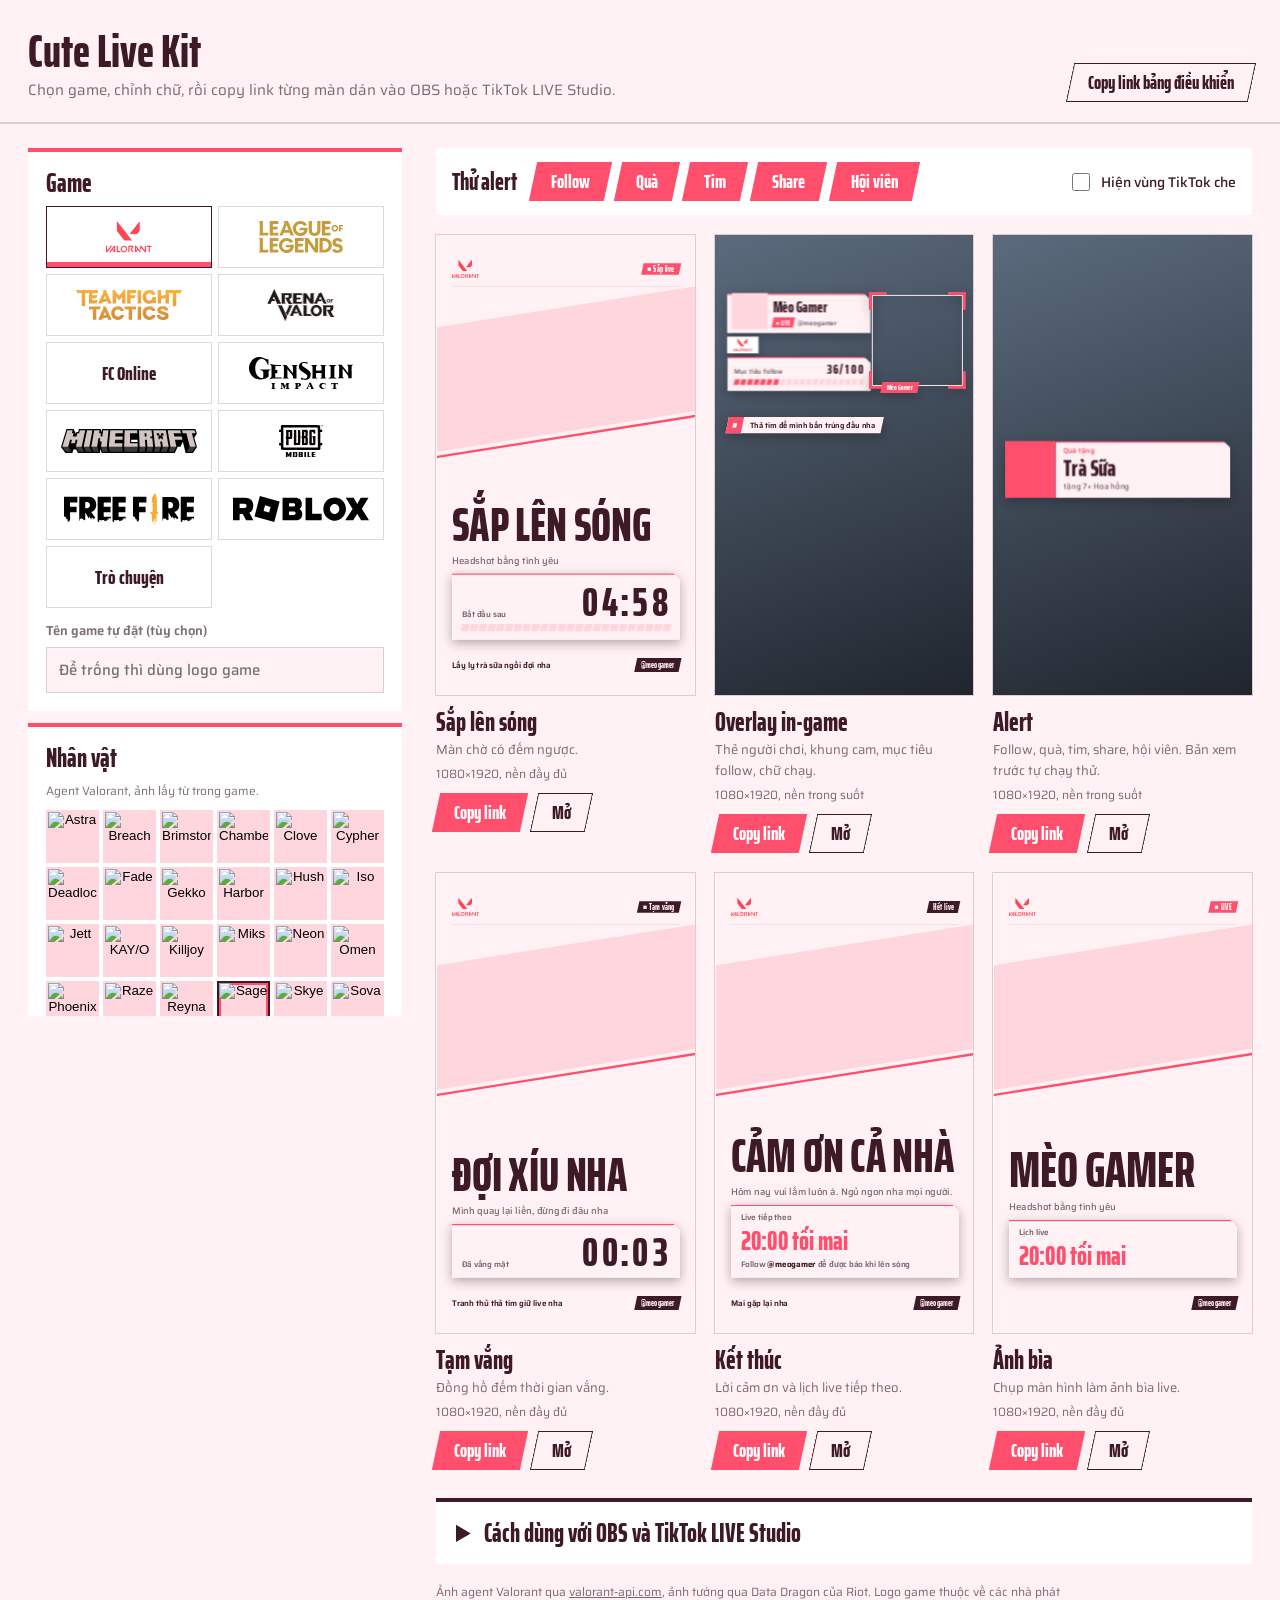
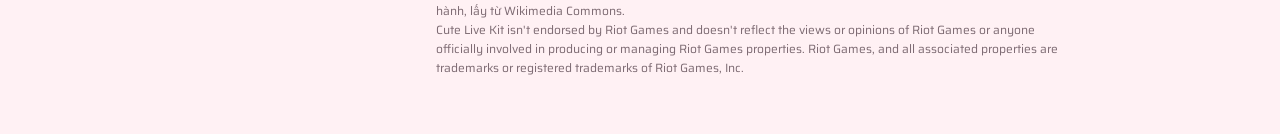
==== index.html @ c023e4b1 "Cute Live Kit: overlay TikTok LIVE theo phong cách HUD game" ====
<!doctype html>
<html lang="vi">
<head>
<meta charset="utf-8">
<meta name="viewport" content="width=device-width, initial-scale=1">
<title>Cute Live Kit</title>
<link rel="stylesheet" href="assets/cute.css">
<style>
  /* Bảng điều khiển dùng cùng ngôn ngữ HUD: khối góc vuông, sọc màu, nút nghiêng. */
  html, body { height: auto !important; min-height: 100%; overflow: auto !important; }
  body.hub { background: var(--bone); font-size: 15px; }
  .hub-head { display: flex; align-items: flex-end; justify-content: space-between; gap: 20px; max-width: 1520px; margin: 0 auto; padding: 28px 28px 20px; border-bottom: 2px solid var(--line); }
  .brand { display: flex; align-items: center; gap: 16px; }
  .brand img { width: 64px; height: 64px; }
  .brand h1 { margin: 0; font: 800 46px/1 var(--fd); }
  .brand p { margin: 4px 0 0; color: var(--mute); }
  .hub-main { display: grid; grid-template-columns: 380px minmax(0, 1fr); gap: 28px; align-items: start; max-width: 1520px; margin: 0 auto; padding: 24px 28px 56px; }
  .side { position: sticky; top: 16px; display: flex; flex-direction: column; gap: 12px; max-height: calc(100vh - 32px); overflow: auto; padding-right: 6px; }
  .sec { position: relative; background: #fff; padding: 18px 18px 18px; border-top: 4px solid var(--p); }
  .sec h2 { margin: 0 0 10px; font: 800 26px/1 var(--fd); }
  .f { display: flex; flex-direction: column; gap: 6px; margin-top: 12px; font-size: 13px; font-weight: 600; color: var(--mute); }
  .f output { font-weight: 500; }
  .f input:not([type=range]):not([type=color]), .f select, .f textarea {
    width: 100%; padding: 10px 12px; border: 1px solid var(--line); border-radius: 0; outline: none;
    background: var(--bone); color: var(--ink); font: 500 15px var(--fb);
  }
  .f textarea { min-height: 96px; resize: vertical; }
  .f input:focus, .f select:focus, .f textarea:focus { border-color: var(--p); box-shadow: inset 0 -3px 0 var(--p); }
  .f input[type=range] { accent-color: var(--p); }
  .hint { margin: 8px 0 0; font-size: 12px; color: var(--mute); }
  .two { display: grid; grid-template-columns: 1fr 1fr; gap: 10px; }
  .games { display: grid; grid-template-columns: repeat(2, 1fr); gap: 6px; }
  .gtile { position: relative; display: grid; place-items: center; height: 62px; padding: 10px 14px; border: 1px solid var(--line); background: #fff; cursor: pointer; }
  .gtile img { max-width: 100%; max-height: 32px; }
  .gtile .gt { font: 800 20px/1 var(--fd); color: var(--ink); }
  .gtile.on { border-color: var(--ink); box-shadow: inset 0 -5px 0 var(--c); }
  .chars { display: grid; grid-template-columns: repeat(6, 1fr); gap: 4px; max-height: 260px; overflow: auto; margin-top: 10px; }
  .ctile { display: block; aspect-ratio: 1; padding: 0; border: 2px solid transparent; background: var(--p2); cursor: pointer; overflow: hidden; }
  .ctile img { display: block; width: 100%; height: 100%; object-fit: cover; }
  .ctile.on { border-color: var(--ink); box-shadow: inset 0 0 0 2px var(--p); }
  .ctile:focus-visible { outline: 3px solid var(--p); outline-offset: 1px; }
  [hidden] { display: none !important; }
  .seg { display: grid; grid-template-columns: 1fr 1fr; border: 1px solid var(--line); }
  .seg button { padding: 10px; border: 0; background: #fff; color: var(--ink); font: 600 14px var(--fb); cursor: pointer; }
  .seg button.on { background: var(--ink); color: var(--bone); }
  .chk { display: flex; align-items: center; gap: 8px; margin-top: 12px; font-weight: 500; font-size: 14px; cursor: pointer; }
  .chk input { width: 18px; height: 18px; accent-color: var(--p); }
  .btn { display: inline-block; transform: skewX(-12deg); padding: 10px 18px; border: 0; background: var(--ink); color: var(--bone); cursor: pointer; }
  .btn > span { display: inline-flex; align-items: center; gap: 8px; transform: skewX(12deg); font: 800 19px/1 var(--fd); white-space: nowrap; }
  .btn.pri { background: var(--p); color: #fff; }
  .btn.soft { background: transparent; color: var(--ink); box-shadow: inset 0 0 0 1px var(--ink); }
  .btn img { width: 20px; height: 20px; }
  .btn:focus-visible, .gtile:focus-visible, .mtile:focus-visible, .seg button:focus-visible { outline: 3px solid var(--p); outline-offset: 2px; }
  .btn:active { transform: skewX(-12deg) translateY(1px); }
  .steps { display: grid; grid-template-columns: repeat(3, 1fr); gap: 8px; margin-top: 12px; }
  .colorrow { display: flex; align-items: center; gap: 10px; }
  .colorrow input[type=color] { width: 46px; height: 36px; padding: 2px; border: 1px solid var(--line); background: #fff; cursor: pointer; }

  .toolbar { display: flex; flex-wrap: wrap; align-items: center; gap: 10px; margin-bottom: 20px; padding: 14px 16px; background: #fff; }
  .toolbar .lbl { font: 800 24px/1 var(--fd); margin-right: 6px; }
  .toolbar .sp { flex: 1; }
  .cards { display: grid; grid-template-columns: repeat(auto-fill, minmax(230px, 1fr)); gap: 20px; }
  .cards.h { grid-template-columns: repeat(auto-fill, minmax(380px, 1fr)); }
  .sc { display: flex; flex-direction: column; gap: 10px; }
  .screen { position: relative; aspect-ratio: 9 / 16; max-width: 100%; overflow: hidden; background: #fff; box-shadow: 0 0 0 1px var(--line); }
  .cards.h .screen { aspect-ratio: 16 / 9; }
  .screen.game { background: linear-gradient(160deg, #5b6b7d, #20252e); }
  .screen iframe { position: absolute; inset: 0; width: 100%; height: 100%; border: 0; }
  .sc h3 { margin: 4px 0 0; font: 800 26px/1 var(--fd); }
  .sc p { margin: 4px 0 0; font-size: 13px; color: var(--mute); }
  .sc .meta { font-size: 12px; color: var(--mute); }
  .acts { display: flex; gap: 10px; }

  .guide { margin-top: 28px; padding: 18px 20px; background: #fff; border-top: 4px solid var(--ink); }
  .guide summary { cursor: pointer; font: 800 26px/1 var(--fd); }
  .guide ol { margin: 14px 0 0; padding-left: 22px; line-height: 1.65; max-width: 80ch; }
  .guide li { margin-bottom: 8px; }
  .guide code { padding: 1px 6px; background: var(--bone); font-size: 13px; }
  .credit { margin: 18px 0 0; font-size: 12px; color: var(--mute); line-height: 1.6; max-width: 80ch; }
  .credit a { color: inherit; }

  @media (max-width: 900px) {
    .hub-main { grid-template-columns: 1fr; padding: 20px 16px 40px; }
    .hub-head { padding: 20px 16px 16px; }
    .side { position: static; max-height: none; overflow: visible; }
  }
</style>
</head>
<body class="hub">
<header class="hub-head">
  <div class="brand">
    <div>
      <h1>Cute Live Kit</h1>
      <p>Chọn game, chỉnh chữ, rồi copy link từng màn dán vào OBS hoặc TikTok LIVE Studio.</p>
    </div>
  </div>
  <button class="btn soft" id="copyDock"><span>Copy link bảng điều khiển</span></button>
</header>

<div class="hub-main">
  <aside class="side">
    <section class="sec">
      <h2>Game</h2>
      <div class="games" id="games"></div>
      <label class="f">Tên game tự đặt (tùy chọn)<input id="gamename" placeholder="Để trống thì dùng logo game"></label>
    </section>

    <section class="sec">
      <h2>Nhân vật</h2>
      <p class="hint" id="charhint"></p>
      <label class="f" id="charqWrap">Tìm tướng<input id="charq" placeholder="VD: Ahri, Lux, Yuumi"></label>
      <div class="chars" id="chars"></div>
    </section>

    <section class="sec">
      <h2>Kênh</h2>
      <label class="f">Tên hiển thị<input id="name" maxlength="28"></label>
      <label class="f">TikTok ID (không cần @)<input id="handle" maxlength="30"></label>
      <label class="f">Rank<input id="rank" placeholder="VD: Bạch Kim 2. Để trống thì ẩn"></label>
      <label class="f">Câu giới thiệu<input id="msg" placeholder="Để trống thì dùng câu theo game"></label>
    </section>

    <section class="sec">
      <h2>Bố cục</h2>
      <div class="seg" id="layout"><button data-v="v">Dọc 9:16 (TikTok)</button><button data-v="h">Ngang 16:9</button></div>
      <div class="two">
        <label class="f">Khung cam<select id="cam"><option value="tr">Góc phải</option><option value="tl">Góc trái</option><option value="off">Ẩn</option></select></label>
        <label class="f">Tỉ lệ cam<select id="camshape"><option value="sq">Vuông 1:1</option><option value="43">4:3</option><option value="169">16:9</option></select></label>
      </div>
      <label class="f">Cỡ khung cam <output id="camsizeOut"></output><input type="range" id="camsize" min="240" max="620" step="10"></label>
      <label class="chk"><input type="checkbox" id="ticker"> Hiện dải chữ chạy</label>
    </section>

    <section class="sec">
      <h2>Đếm ngược</h2>
      <div class="two">
        <label class="f">Số phút<input id="min" type="number" min="0" step="1"></label>
        <label class="f">Hoặc giờ cố định<input id="at" type="time"></label>
      </div>
      <p class="hint">Có giờ cố định thì dùng giờ đó. Xóa giờ để dùng số phút.</p>
    </section>

    <section class="sec">
      <h2>Mục tiêu follow</h2>
      <div class="two">
        <label class="f">Hiện có<input id="cur" type="number" min="0"></label>
        <label class="f">Mục tiêu<input id="goal" type="number" min="1"></label>
      </div>
      <div class="steps"><button class="btn soft" data-step="-1"><span>−1</span></button><button class="btn" data-step="1"><span>+1</span></button><button class="btn" data-step="10"><span>+10</span></button></div>
    </section>

    <section class="sec">
      <h2>Lời nhắn</h2>
      <label class="f">Dải chữ chạy, mỗi dòng một câu<textarea id="msgs"></textarea></label>
      <p class="hint">Viết <code>{handle}</code> để chèn TikTok ID. Để trống thì dùng câu mặc định.</p>
      <label class="f">Live tiếp theo (màn Kết thúc và Ảnh bìa)<input id="next"></label>
    </section>

    <section class="sec">
      <h2>Màu và âm thanh</h2>
      <div class="colorrow"><input type="color" id="color"><span style="flex:1;font-size:14px">Màu chính</span><button class="btn soft" id="colorReset"><span>Theo game</span></button></div>
      <label class="chk"><input type="checkbox" id="sound"> Âm thanh khi có alert</label>
      <label class="chk"><input type="checkbox" id="ws"> Nhận follow và quà thật từ TikFinity (thử nghiệm)</label>
    </section>
  </aside>

  <main>
    <div class="toolbar">
      <span class="lbl">Thử alert</span>
      <button class="btn pri" data-alert="follow"><span>Follow</span></button>
      <button class="btn pri" data-alert="gift"><span>Quà</span></button>
      <button class="btn pri" data-alert="like"><span>Tim</span></button>
      <button class="btn pri" data-alert="share"><span>Share</span></button>
      <button class="btn pri" data-alert="sub"><span>Hội viên</span></button>
      <span class="sp"></span>
      <label class="chk" style="margin:0"><input type="checkbox" id="guides"> Hiện vùng TikTok che</label>
    </div>
    <div class="cards" id="cards"></div>

    <details class="guide" id="guide">
      <summary>Cách dùng với OBS và TikTok LIVE Studio</summary>
      <ol>
        <li><b>OBS:</b> Sources, bấm <b>+</b>, chọn <b>Browser</b>, dán link vào ô URL. Nếu chạy bằng file trên máy thì bỏ tick <i>Local file</i>. Width và Height đặt đúng kích thước ghi dưới mỗi màn.</li>
        <li>Mỗi màn chờ (Sắp lên sóng, Tạm vắng, Kết thúc) là một Scene riêng. Scene chơi game xếp từ dưới lên: game, webcam, Overlay in-game, Alert. Kéo webcam khớp vào khung 4 góc.</li>
        <li><b>Chỉnh khi đang live:</b> trong OBS vào Docks, Custom Browser Docks, dán link bảng điều khiển. Sửa số follow hay bấm thử alert là overlay đổi ngay.</li>
        <li><b>TikTok LIVE Studio:</b> thêm nguồn Link (nếu bản của bạn có) và dán link. Nếu không có, live qua OBS bằng stream key của TikTok.</li>
        <li><b>Ảnh bìa:</b> mở màn Ảnh bìa ở cửa sổ dọc rồi chụp màn hình, hoặc trong OBS chuột phải nguồn và chọn Screenshot.</li>
        <li><b>Alert tự động:</b> mở app TikFinity đã kết nối live, tick ô TikFinity ở trên, copy lại link Alert và In-game rồi Refresh nguồn trong OBS. Tắt alert riêng của TikFinity để khỏi hiện hai lần.</li>
        <li><b>Tách nhỏ:</b> thêm <code>&amp;only=cam</code>, <code>&amp;only=info</code> hoặc <code>&amp;only=ticker</code> vào cuối link In-game để chỉ hiện một phần.</li>
        <li><b>Logo FC Online:</b> thả file <code>fconline.png</code> vào <code>assets/logos/</code>. Chưa có thì hiện tên chữ.</li>
      </ol>
    </details>
    <p class="credit">Ảnh agent Valorant qua <a href="https://valorant-api.com" target="_blank" rel="noopener">valorant-api.com</a>, ảnh tướng qua Data Dragon của Riot. Logo game thuộc về các nhà phát hành, lấy từ Wikimedia Commons.<br>Cute Live Kit isn't endorsed by Riot Games and doesn't reflect the views or opinions of Riot Games or anyone officially involved in producing or managing Riot Games properties. Riot Games, and all associated properties are trademarks or registered trademarks of Riot Games, Inc.</p>
  </main>
</div>

<script src="assets/cute.js"></script>
<script>
  const $ = s => document.querySelector(s);
  const SCENES = [
    { f: 'starting.html', t: 'Sắp lên sóng', d: 'Màn chờ có đếm ngược.', solid: true },
    { f: 'ingame.html', t: 'Overlay in-game', d: 'Thẻ người chơi, khung cam, mục tiêu follow, chữ chạy.' },
    { f: 'alerts.html', t: 'Alert', d: 'Follow, quà, tim, share, hội viên. Bản xem trước tự chạy thử.' },
    { f: 'brb.html', t: 'Tạm vắng', d: 'Đồng hồ đếm thời gian vắng.', solid: true },
    { f: 'ending.html', t: 'Kết thúc', d: 'Lời cảm ơn và lịch live tiếp theo.', solid: true },
    { f: 'cover.html', t: 'Ảnh bìa', d: 'Chụp màn hình làm ảnh bìa live.', solid: true }
  ];
  const TIKFINITY = 'ws://localhost:21213/';
  const NAMES = ['Bánh Bao', 'Mochi', 'Trà Sữa', 'Mèo Mun', 'Kem Dâu', 'Su Kem'];
  let cfg = CL.readCfg();
  let hub = {};
  try { hub = JSON.parse(localStorage.getItem('cuteLive.hub') || '{}') || {}; } catch (e) { /* bỏ qua */ }
  const frames = [];

  Object.entries(CL.THEMES).forEach(([id, t]) => {
    const b = document.createElement('button');
    b.className = 'gtile'; b.dataset.game = id; b.title = t.short; b.style.setProperty('--c', t.p);
    b.innerHTML = t.logo
      ? `<img src="${CL.LOGO + t.logo}" alt="${t.short}" onerror="this.outerHTML='<span class=gt>${t.short}</span>'">`
      : `<span class="gt">${t.short}</span>`;
    b.onclick = () => { cfg.game = id; changed(); };
    $('#games').appendChild(b);
  });

  // Chọn nhân vật: agent Valorant hoặc tướng LMHT/ĐTCL; game khác dùng logo
  let champs = null, charGame = null;
  function loadChamps() {
    const get = (v, loc) => fetch(`${CL.DD}${v}/data/${loc}/champion.json`).then(r => { if (!r.ok) throw new Error(r.status); return r.json(); });
    return CL.loadLolVer()
      .then(v => get(v, 'vi_VN').catch(() => get(v, 'en_US')))
      .then(d => { champs = Object.values(d.data).map(c => [c.name, c.id]).sort((a, b) => a[0].localeCompare(b[0], 'vi')); });
  }
  function renderChars() {
    const box = $('#chars'), g = cfg.game;
    charGame = g;
    $('#charqWrap').hidden = !(g === 'lol' || g === 'tft');
    if (g === 'valorant') {
      $('#charhint').textContent = 'Agent Valorant, ảnh lấy từ trong game.';
      box.innerHTML = CL.VALO_AGENTS.map(([n, id]) => `<button class="ctile" data-char="${id}" title="${n}"><img src="${CL.VALO + id}/displayicon.png" alt="${n}"></button>`).join('');
    } else if (g === 'lol' || g === 'tft') {
      $('#charhint').textContent = 'Tướng Liên Minh, ảnh từ Data Dragon của Riot.';
      if (!champs) {
        box.innerHTML = '<p class="hint">Đang tải danh sách tướng…</p>';
        loadChamps().then(() => { if (charGame === g) renderChars(); })
          .catch(() => { box.innerHTML = '<p class="hint">Không tải được danh sách tướng. Kiểm tra mạng rồi tải lại trang.</p>'; });
        return;
      }
      const term = $('#charq').value.trim().toLowerCase();
      box.innerHTML = champs.filter(([n, id]) => !term || n.toLowerCase().includes(term) || id.toLowerCase().includes(term))
        .map(([n, id]) => `<button class="ctile" data-char="${id}" title="${n}"><img src="${CL.DD + CL.lolVer()}/img/champion/${id}.png" alt="${n}"></button>`).join('');
    } else {
      $('#charhint').textContent = 'Game này chưa có kho ảnh nhân vật công khai, overlay dùng logo game làm hình chính.';
      box.innerHTML = '';
    }
    markChars();
  }
  function markChars() {
    const art = CL.charArt(cfg);
    document.querySelectorAll('.ctile').forEach(b => b.classList.toggle('on', !!art && art.icon.indexOf('/' + b.dataset.char + (cfg.game === 'valorant' ? '/' : '.')) !== -1));
  }
  $('#chars').addEventListener('click', e => { const b = e.target.closest('.ctile'); if (b) { cfg.char = b.dataset.char; changed(); } });
  $('#charq').addEventListener('input', renderChars);

  ['gamename', 'name', 'handle', 'rank', 'msg', 'cam', 'camshape', 'camsize', 'min', 'at', 'cur', 'goal', 'next'].forEach(k => {
    const el = document.getElementById(k);
    el.value = cfg[k];
    el.addEventListener('input', () => { cfg[k] = k === 'handle' ? el.value.replace(/^@+/, '') : el.value; changed(); });
  });
  $('#msgs').value = cfg.msgs.split('|').filter(Boolean).join('\n');
  $('#msgs').placeholder = CL.tickerList(Object.assign({}, cfg, { msgs: '' })).join('\n');
  $('#msgs').addEventListener('input', e => {
    cfg.msgs = e.target.value.split('\n').map(s => s.trim().replace(/\|/g, '/')).filter(Boolean).join('|');
    changed();
  });
  ['ticker', 'sound'].forEach(k => {
    const el = document.getElementById(k);
    el.checked = cfg[k] !== '0';
    el.addEventListener('change', () => { cfg[k] = el.checked ? '1' : '0'; changed(); });
  });
  $('#ws').checked = !!cfg.ws;
  $('#ws').addEventListener('change', e => { cfg.ws = e.target.checked ? TIKFINITY : ''; changed(); });
  $('#color').addEventListener('input', e => { cfg.color = e.target.value; changed(); });
  $('#colorReset').onclick = () => { cfg.color = ''; changed(); };
  document.querySelectorAll('#layout button').forEach(b => { b.onclick = () => { cfg.layout = b.dataset.v; changed(); }; });
  document.querySelectorAll('[data-step]').forEach(b => {
    b.onclick = () => { cfg.cur = String(Math.max(0, (parseInt(cfg.cur, 10) || 0) + +b.dataset.step)); $('#cur').value = cfg.cur; changed(); };
  });

  function urlFor(s, preview) {
    const p = new URLSearchParams();
    Object.keys(CL.DEFAULTS).forEach(k => p.set(k, cfg[k] == null ? '' : cfg[k]));
    if (preview) {
      p.set('preview', '1');
      if (s.f === 'alerts.html') { p.set('demo', '1'); p.set('mute', '1'); }
      if (hub.guides) p.set('guides', '1');
    }
    return new URL(s.f, location.href).href.split('?')[0] + '?' + p.toString();
  }

  async function copy(text, btn) {
    try { await navigator.clipboard.writeText(text); }
    catch (e) {
      const ta = document.createElement('textarea');
      ta.value = text; document.body.appendChild(ta); ta.select(); document.execCommand('copy'); ta.remove();
    }
    const label = btn.querySelector('span') || btn;
    const old = label.textContent;
    label.textContent = 'Đã copy';
    setTimeout(() => { label.textContent = old; }, 1500);
  }

  SCENES.forEach(s => {
    const el = document.createElement('article');
    el.className = 'sc';
    el.innerHTML = `<div class="screen ${s.solid ? '' : 'game'}"><iframe title="${s.t}"></iframe></div>` +
      `<div><h3>${s.t}</h3><p>${s.d}</p><p class="meta"><span class="sz"></span>, ${s.solid ? 'nền đầy đủ' : 'nền trong suốt'}</p></div>` +
      '<div class="acts"><button class="btn pri copy"><span>Copy link</span></button><button class="btn soft open"><span>Mở</span></button></div>';
    const fr = el.querySelector('iframe');
    fr.src = urlFor(s, true);
    frames.push(fr);
    el.querySelector('.copy').onclick = e => copy(urlFor(s, false), e.currentTarget);
    el.querySelector('.open').onclick = () => window.open(urlFor(s, false), '_blank');
    $('#cards').appendChild(el);
  });

  $('#copyDock').onclick = e => copy(location.href.split('?')[0].split('#')[0], e.currentTarget);
  $('#guides').checked = !!hub.guides;
  $('#guides').addEventListener('change', e => {
    hub.guides = e.target.checked;
    try { localStorage.setItem('cuteLive.hub', JSON.stringify(hub)); } catch (err) { /* bỏ qua */ }
    frames.forEach(f => f.contentWindow && f.contentWindow.postMessage({ kind: 'guides', on: hub.guides }, '*'));
  });

  function post(msg) { frames.forEach(f => f.contentWindow && f.contentWindow.postMessage(msg, '*')); }

  document.querySelectorAll('[data-alert]').forEach(b => {
    b.onclick = () => {
      const type = b.dataset.alert;
      post(CL.send({ kind: 'alert', ev: { type, user: CL.pick(NAMES), gift: CL.pick(['Hoa hồng', 'Gấu bông', 'Vương miện']), count: type === 'like' ? 50 : 3 } }));
    };
  });

  let sendTimer = null;
  function changed() {
    try { localStorage.setItem('cuteLive.cfg', JSON.stringify(cfg)); } catch (e) { /* bỏ qua */ }
    const t = CL.applyTheme(cfg);
    $('#color').value = cfg.color || t.p;
    document.querySelectorAll('.gtile').forEach(b => b.classList.toggle('on', b.dataset.game === cfg.game));
    if (charGame !== cfg.game) renderChars(); else markChars();
    document.querySelectorAll('#layout button').forEach(b => b.classList.toggle('on', b.dataset.v === cfg.layout));
    $('#cards').classList.toggle('h', cfg.layout === 'h');
    document.querySelectorAll('.sz').forEach(x => { x.textContent = cfg.layout === 'h' ? '1920×1080' : '1080×1920'; });
    $('#camsizeOut').textContent = cfg.camsize + 'px';
    clearTimeout(sendTimer);
    sendTimer = setTimeout(() => post(CL.send({ kind: 'cfg', cfg })), 120);
  }
  changed();
</script>
</body>
</html>
---- assets/cute.css ----
@import url('https://fonts.googleapis.com/css2?family=Saira+Extra+Condensed:wght@700;800&family=Saira:wght@400;500;600;700&display=swap');

/* Bố cục: HUD game bản pastel. Khối đặc góc vuông, vát một góc, sọc màu game trên đầu,
   nhãn nghiêng như nút trong game, thanh tiến độ chia vạch. Điểm nhấn duy nhất: linh vật 3D
   trồi ra khỏi khung như chân dung nhân vật. Căn trái, giữ trong vùng an toàn 5%.
   JS ghi đè theo game: --p (màu tín hiệu), --p2 (pastel), --ink (chữ đậm), --bg1 (nền kem). */
:root {
  --p: #ff4f6d; --p2: #ffd6de; --a: #7fd4e6; --ink: #2a1520; --bg1: #fff6f7;
  --bone: var(--bg1);
  --mute: rgba(42, 21, 32, .62);
  --line: rgba(42, 21, 32, .16);
  --fd: 'Saira Extra Condensed', 'Arial Narrow', 'Segoe UI', sans-serif;
  --fb: 'Saira', 'Segoe UI', system-ui, sans-serif;
  --cut: 28px;
  --ease: cubic-bezier(.85, 0, .15, 1);
  --safe: 64px;
}
* { box-sizing: border-box; }
html, body { margin: 0; width: 100%; height: 100%; overflow: hidden; background: transparent; }
body { font-family: var(--fb); color: var(--ink); -webkit-font-smoothing: antialiased; }
img { user-select: none; -webkit-user-drag: none; }

/* Sân khấu cố định 1080×1920 (dọc) hoặc 1920×1080 (ngang), tự co theo cửa sổ */
.viewport { position: fixed; inset: 0; overflow: hidden; }
.stage {
  position: absolute; left: 50%; top: 50%; width: 1080px; height: 1920px; overflow: hidden;
  transform: translate(-50%, -50%) scale(var(--s, 1));
}
body.h .stage { width: 1920px; height: 1080px; }

/* ---------- Khối HUD ---------- */
.plate {
  position: relative; background: var(--bone); color: var(--ink);
  clip-path: polygon(0 0, calc(100% - var(--cut)) 0, 100% var(--cut), 100% 100%, 0 100%);
}
.plate::before { content: ""; position: absolute; left: 0; right: 0; top: 0; height: 6px; background: var(--p); }
.plate.flat::before { display: none; }
.lift { filter: drop-shadow(0 14px 22px rgba(20, 8, 16, .32)); }

/* Nhãn nghiêng: khung nghiêng, chữ nghiêng ngược lại để đứng thẳng */
.tag { display: inline-block; transform: skewX(-12deg); background: var(--p); color: #fff; padding: 8px 22px 6px; white-space: nowrap; }
.tag > span { display: inline-flex; align-items: center; gap: 10px; transform: skewX(12deg); font: 800 34px/1 var(--fd); letter-spacing: .02em; }
.tag.ink { background: var(--ink); color: var(--bone); }
.tag.bone { background: var(--bone); color: var(--ink); }
.dot { width: .42em; height: .42em; flex: none; background: currentColor; animation: blinkdot 1.4s steps(2, jump-none) infinite; }
@keyframes blinkdot { 50% { opacity: .2; } }

/* Logo game thật trong ô sáng */
.logo { display: inline-flex; align-items: center; gap: 12px; height: 76px; padding: 0 24px; background: #fff; }
.logo .glogo { display: block; height: calc(38px * var(--lh, 1)); width: auto; max-width: 300px; }
.logo .gico { width: 44px; height: 44px; }
.logo .gtxt { font: 800 34px/1 var(--fd); white-space: nowrap; }
.logo .gtxt.alt { display: none; }
.logo.nologo .gtxt.alt { display: inline; }

/* Thanh vạch như thanh đạn */
.segs { display: grid; grid-template-columns: repeat(var(--n, 20), 1fr); gap: 6px; height: 30px; }
.segs i { background: var(--p2); transform: skewX(-14deg); transition: background .3s; }
.segs i.on { background: var(--p); }

/* Số: mỗi chữ số rộng cố định để đồng hồ không giật */
.num { font: 800 1em/1 var(--fd); font-variant-numeric: tabular-nums; white-space: nowrap; }
.num .dg { display: inline-block; width: .5em; text-align: center; }

.rot { display: inline-block; transition: opacity .3s, transform .3s var(--ease); }
.rot.out { opacity: 0; transform: translateY(10px); }

/* ---------- Ảnh nhân vật chính thức / logo ---------- */
.art-cut, .art-card, .art-logo, .art-icon { position: relative; display: block; }
.art-cut img, .art-card img, .art-icon img { display: block; width: 100%; height: 100%; }
.art-cut img { object-fit: contain; object-position: bottom; }
.art-card { padding: 10px; background: var(--bone); clip-path: polygon(0 0, calc(100% - var(--cut)) 0, 100% var(--cut), 100% 100%, 0 100%); }
.art-card::before { content: ""; position: absolute; left: 0; right: 0; top: 0; height: 8px; background: var(--p); z-index: 1; }
.art-card img { object-fit: cover; object-position: top; }
.art-logo { display: grid; place-items: center; background: #fff; clip-path: polygon(0 0, calc(100% - var(--cut)) 0, 100% var(--cut), 100% 100%, 0 100%); }
.art-logo img { max-width: 78%; max-height: 62%; }
.art-logo b { font: 800 64px/1 var(--fd); text-align: center; padding: 0 20px; }
.art-icon img { object-fit: cover; }
.art-icon.cut img { object-fit: contain; object-position: bottom; }

/* ---------- Màn chờ (nền đầy đủ) ---------- */
.field { position: absolute; inset: 0; background: var(--bone); overflow: hidden; }
.field .band { position: absolute; left: -10%; right: -10%; top: 300px; height: 520px; background: var(--p2); transform: skewY(-9deg); }
.field .band::after { content: ""; position: absolute; left: 0; right: 0; bottom: -26px; height: 10px; background: var(--p); }

.scene .topbar { position: absolute; left: var(--safe); right: var(--safe); top: 92px; display: flex; justify-content: space-between; align-items: center; padding-bottom: 22px; border-bottom: 2px solid var(--line); }
.scene .topbar .logo { background: transparent; padding: 0; height: 100px; }
.scene .topbar .logo .glogo { height: calc(52px * var(--lh, 1)); max-width: 420px; }
.scene .portrait { position: absolute; left: 0; right: 0; top: 250px; height: 720px; display: flex; justify-content: flex-end; align-items: flex-end; padding-right: 90px; }
/* Ảnh agent gốc là toàn thân: phóng to lấy nửa người trên, mờ dần ở đáy */
.scene .portrait .art-cut { width: 900px; height: 820px; margin-right: -120px; overflow: hidden;
  -webkit-mask-image: linear-gradient(#000 78%, transparent); mask-image: linear-gradient(#000 78%, transparent); }
.scene .portrait .art-cut img { object-fit: cover; object-position: 50% 0; transform: scale(1.9); transform-origin: 50% 6%; }
.scene .portrait .art-card { width: 400px; height: 727px; margin-right: 20px; transform: rotate(3deg); filter: drop-shadow(0 24px 30px rgba(20, 8, 16, .25)); }
.scene .portrait .art-logo { width: 620px; height: 400px; margin-bottom: 120px; filter: drop-shadow(0 24px 30px rgba(20, 8, 16, .18)); }
.scene .copy { position: absolute; left: var(--safe); right: var(--safe); bottom: 230px; display: flex; flex-direction: column; gap: 26px; }
.scene .title { margin: 0; font: 800 200px/.98 var(--fd); text-transform: uppercase; letter-spacing: -.005em; color: var(--ink); text-wrap: balance; overflow-wrap: anywhere; }
.scene .sub { font: 500 40px/1.35 var(--fb); color: var(--mute); }
.scene .panel { padding: 34px 40px 36px; display: flex; flex-direction: column; gap: 22px; }
.scene .panel .row { display: flex; justify-content: space-between; align-items: flex-end; gap: 24px; }
.scene .panel .lbl { font: 600 34px/1.2 var(--fb); color: var(--mute); }
.scene .panel .big { font-size: 170px; color: var(--ink); margin-bottom: -14px; }
.scene .foot { position: absolute; left: var(--safe); right: var(--safe); bottom: 96px; display: flex; justify-content: space-between; align-items: center; gap: 24px; font: 600 34px/1.3 var(--fb); }
.scene .foot .tipline { display: flex; align-items: center; gap: 14px; min-width: 0; }
.scene .foot .tipline img { width: 46px; height: 46px; flex: none; }

body.h .field .band { top: -10%; bottom: -10%; height: auto; left: 0; right: auto; width: 820px; transform: skewX(-9deg); transform-origin: 0 100%; }
body.h .field .band::after { left: auto; right: -26px; top: 0; bottom: 0; width: 10px; height: auto; }
body.h .scene .topbar { top: 54px; }
body.h .scene .portrait { top: 170px; height: 760px; width: 820px; right: auto; justify-content: center; align-items: center; padding-right: 0; }
body.h .scene .portrait { align-items: flex-end; }
body.h .scene .portrait .art-cut { width: 820px; height: 900px; margin: 0; }
body.h .scene .portrait .art-card { width: 380px; height: 691px; margin: 0 0 40px; }
body.h .scene .portrait .art-logo { width: 560px; height: 360px; margin: 0 0 200px; }
body.h .scene .copy { left: 900px; bottom: 170px; }
body.h .scene .title { font-size: 170px; }
body.h .scene .panel .big { font-size: 150px; }
body.h .scene .foot { left: 900px; bottom: 56px; }

@media (prefers-reduced-motion: reduce) { *, *::before, *::after { animation: none !important; transition: none !important; } }
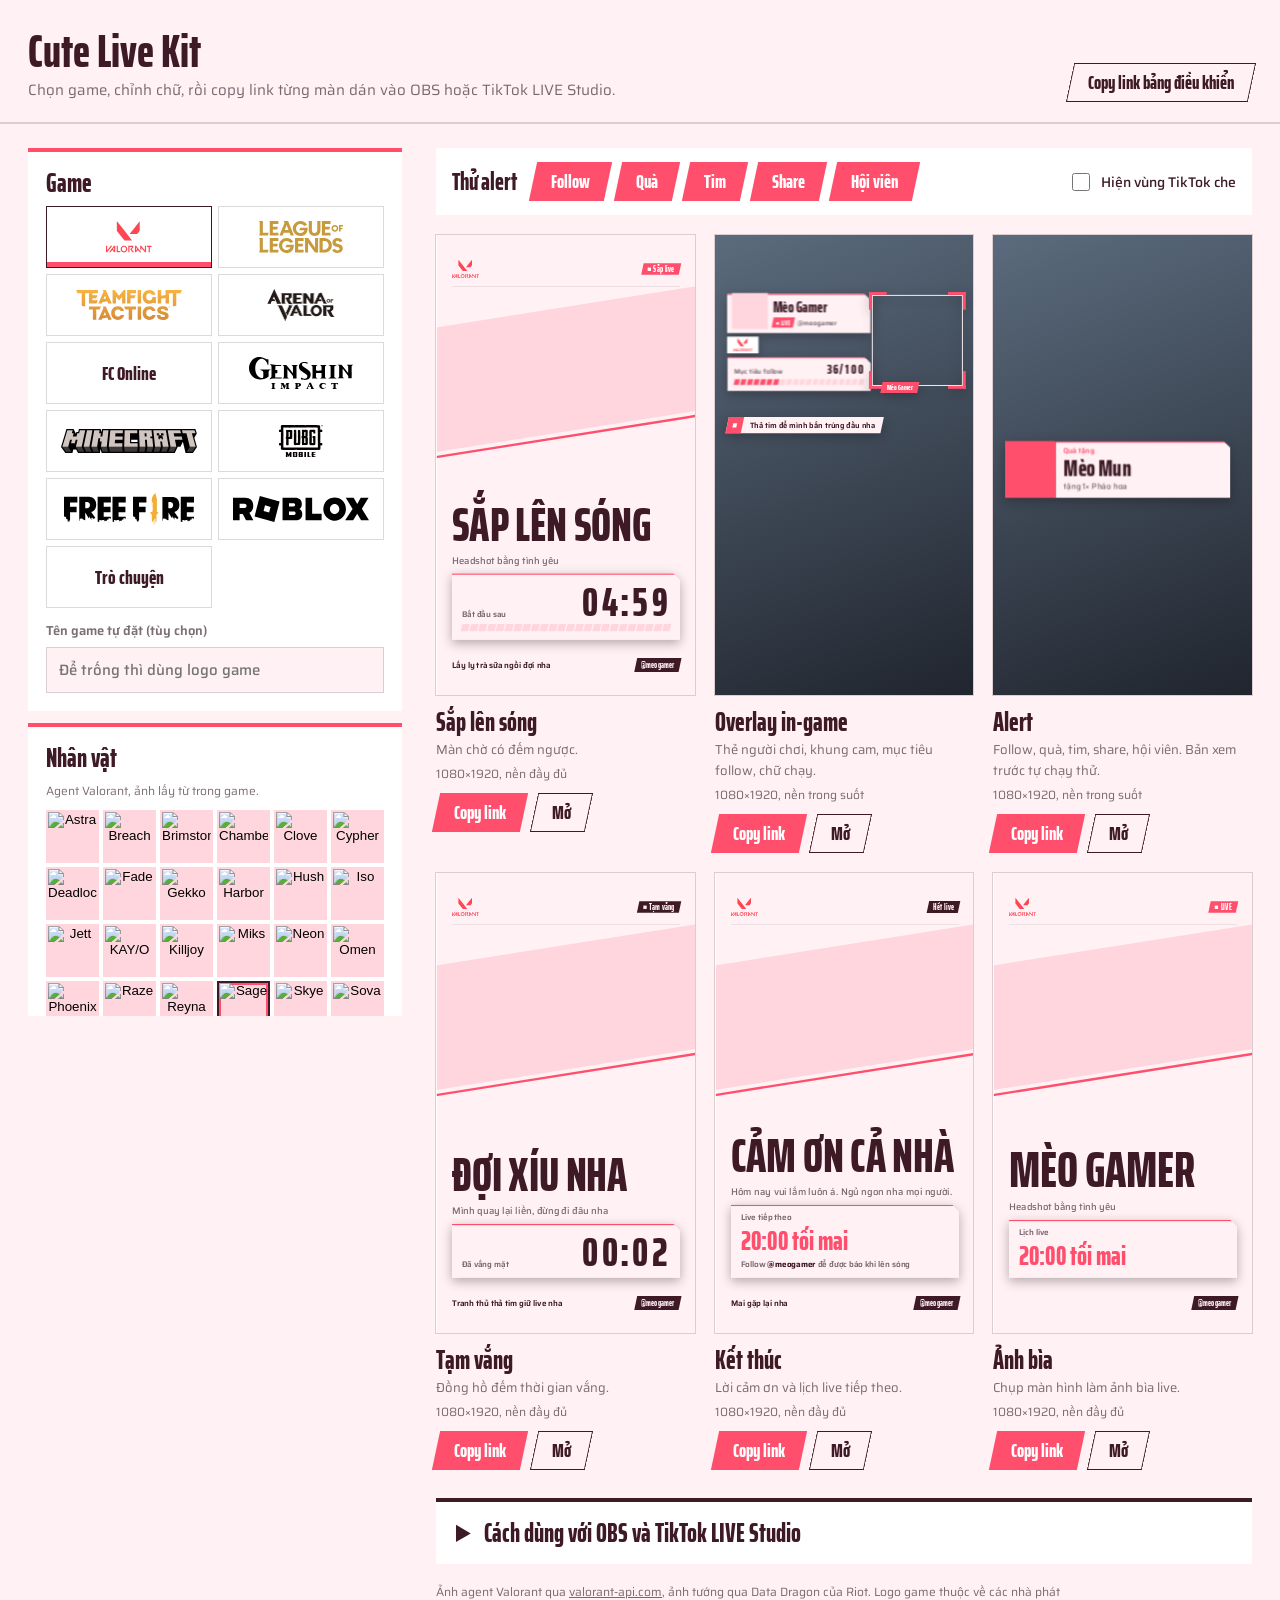
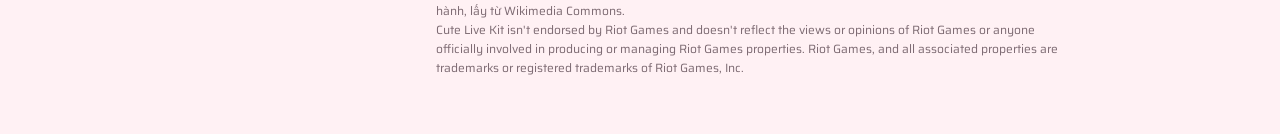
==== commit 363f8a48: "Nhận sự kiện TikFinity chắc chắn hơn, báo trạng thái kết nối trong bảng điều khiển" ====
--- a/index.html
+++ b/index.html
@@ -160,7 +160,8 @@
       <h2>Màu và âm thanh</h2>
       <div class="colorrow"><input type="color" id="color"><span style="flex:1;font-size:14px">Màu chính</span><button class="btn soft" id="colorReset"><span>Theo game</span></button></div>
       <label class="chk"><input type="checkbox" id="sound"> Âm thanh khi có alert</label>
-      <label class="chk"><input type="checkbox" id="ws"> Nhận follow và quà thật từ TikFinity (thử nghiệm)</label>
+      <label class="chk"><input type="checkbox" id="ws"> Nhận follow và quà thật từ TikFinity</label>
+      <p class="hint" id="wsStatus" hidden></p>
     </section>
   </aside>
 
@@ -340,8 +341,20 @@
     };
   });
 
+  // Trạng thái kết nối TikFinity, hiện ngay dưới ô tick
+  CL.onTiktokStatus(ok => {
+    const el = $('#wsStatus');
+    el.hidden = !cfg.ws;
+    el.style.color = ok ? 'var(--p)' : '';
+    el.textContent = ok
+      ? 'Đã kết nối TikFinity. Follow và quà thật sẽ tự hiện alert.'
+      : 'Chưa thấy TikFinity. Mở app TikFinity trên máy này, kết nối live, và bật Event API (cổng 21213).';
+  });
+
   let sendTimer = null;
   function changed() {
+    CL.tiktokConnect(cfg.ws);
+    if (!cfg.ws) $('#wsStatus').hidden = true;
     try { localStorage.setItem('cuteLive.cfg', JSON.stringify(cfg)); } catch (e) { /* bỏ qua */ }
     const t = CL.applyTheme(cfg);
     $('#color').value = cfg.color || t.p;
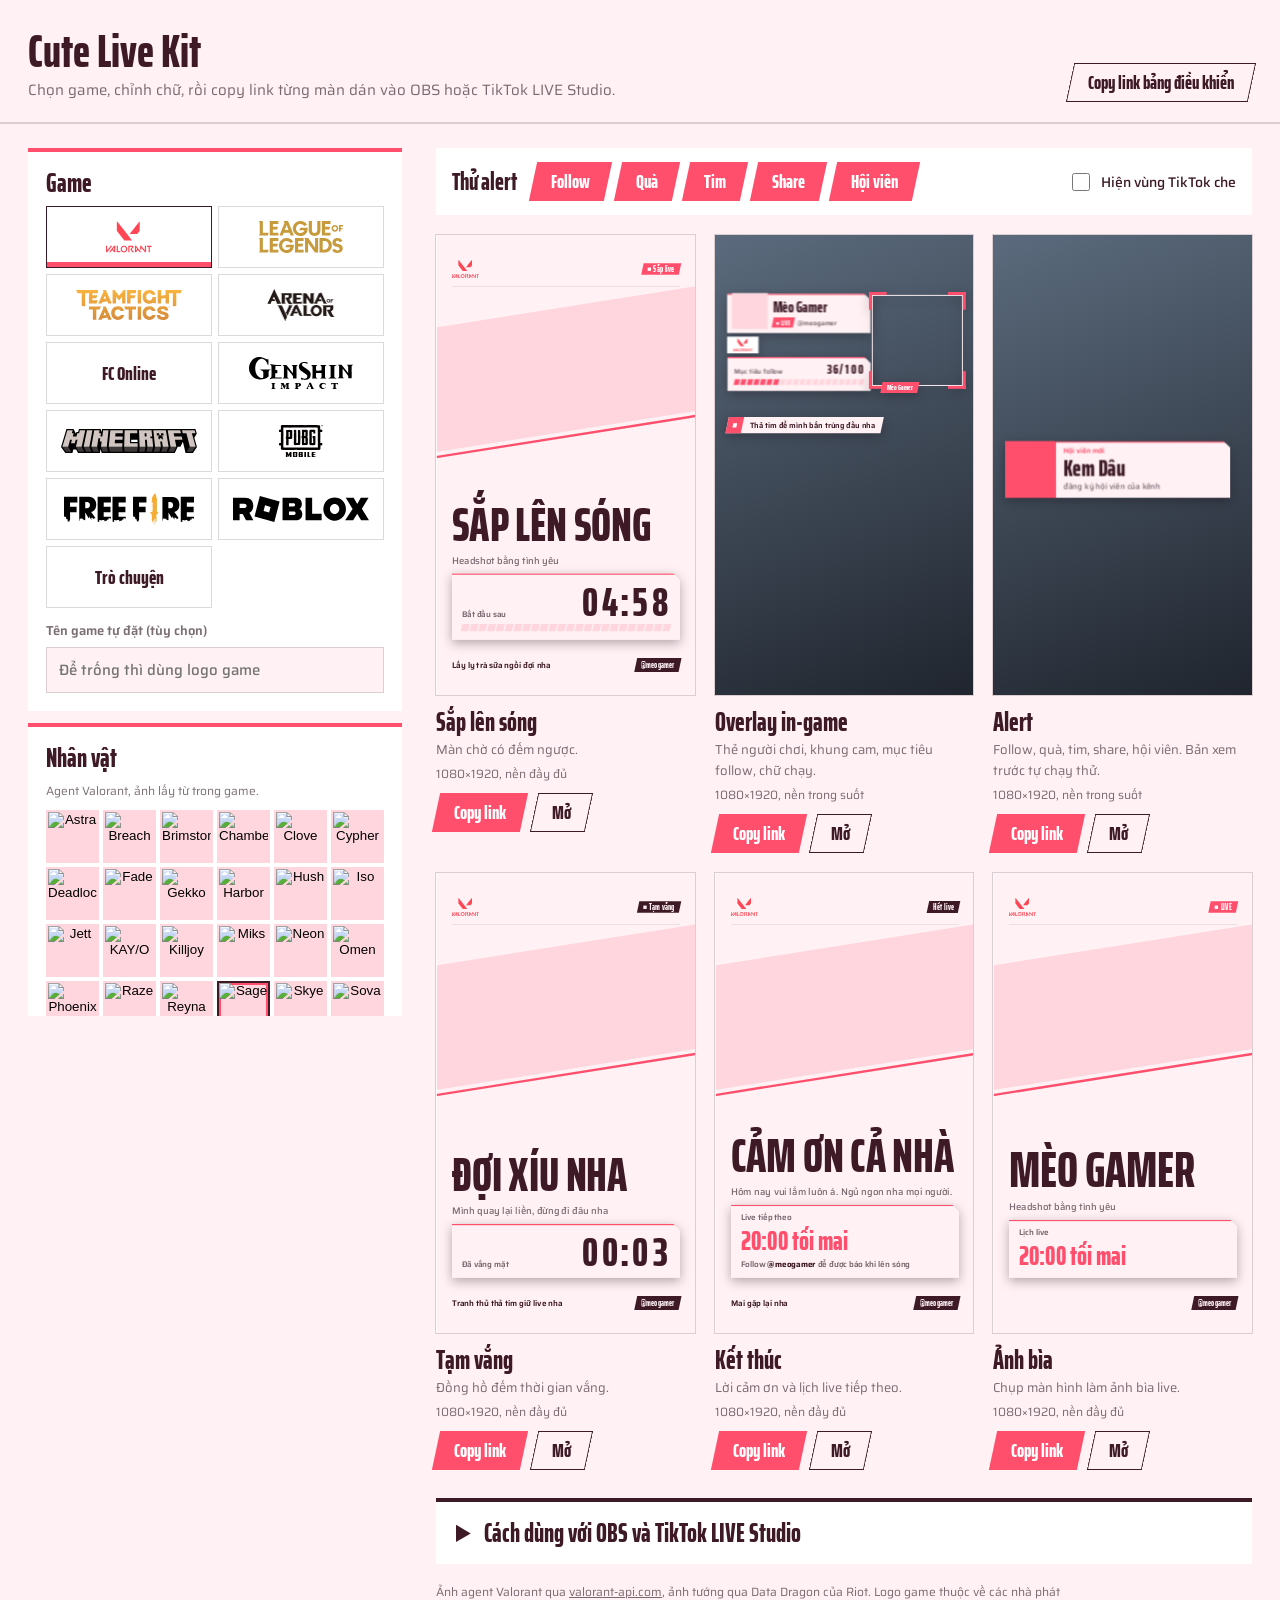
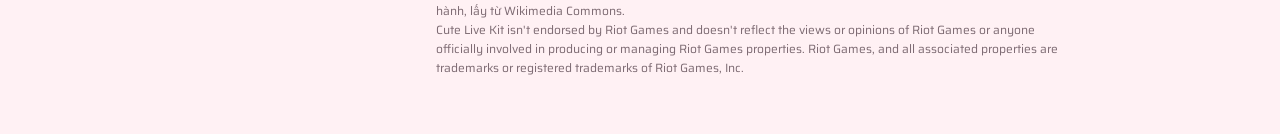
==== commit 980ab566: "Cảnh báo khi bản online bị chặn kết nối TikFinity, cập nhật hướng dẫn" ====
--- a/index.html
+++ b/index.html
@@ -186,7 +186,7 @@
         <li><b>Chỉnh khi đang live:</b> trong OBS vào Docks, Custom Browser Docks, dán link bảng điều khiển. Sửa số follow hay bấm thử alert là overlay đổi ngay.</li>
         <li><b>TikTok LIVE Studio:</b> thêm nguồn Link (nếu bản của bạn có) và dán link. Nếu không có, live qua OBS bằng stream key của TikTok.</li>
         <li><b>Ảnh bìa:</b> mở màn Ảnh bìa ở cửa sổ dọc rồi chụp màn hình, hoặc trong OBS chuột phải nguồn và chọn Screenshot.</li>
-        <li><b>Alert tự động:</b> mở app TikFinity đã kết nối live, tick ô TikFinity ở trên, copy lại link Alert và In-game rồi Refresh nguồn trong OBS. Tắt alert riêng của TikFinity để khỏi hiện hai lần.</li>
+        <li><b>Alert và thanh follow tự chạy theo live thật:</b> mở app TikFinity trên máy, kết nối live và bật Event API. Mở bảng điều khiển <b>từ file trên máy</b> (file <code>index.html</code> trong folder CuteLiveKit, không dùng bản online vì trình duyệt chặn bản online nối vào máy), tick ô TikFinity, đợi dòng “Đã kết nối TikFinity”, rồi copy link Alert và In-game dán vào OBS. Tắt alert riêng của TikFinity để khỏi hiện hai lần.</li>
         <li><b>Tách nhỏ:</b> thêm <code>&amp;only=cam</code>, <code>&amp;only=info</code> hoặc <code>&amp;only=ticker</code> vào cuối link In-game để chỉ hiện một phần.</li>
         <li><b>Logo FC Online:</b> thả file <code>fconline.png</code> vào <code>assets/logos/</code>. Chưa có thì hiện tên chữ.</li>
       </ol>
@@ -342,13 +342,17 @@
   });
 
   // Trạng thái kết nối TikFinity, hiện ngay dưới ô tick
+  // Chrome chặn trang https nối vào máy (127.0.0.1), nên TikFinity chỉ chạy với bản mở từ file trên máy
+  const ONLINE = location.protocol === 'https:';
   CL.onTiktokStatus(ok => {
     const el = $('#wsStatus');
     el.hidden = !cfg.ws;
     el.style.color = ok ? 'var(--p)' : '';
     el.textContent = ok
       ? 'Đã kết nối TikFinity. Follow và quà thật sẽ tự hiện alert.'
-      : 'Chưa thấy TikFinity. Mở app TikFinity trên máy này, kết nối live, và bật Event API (cổng 21213).';
+      : ONLINE
+        ? 'Bản online bị trình duyệt chặn nối vào TikFinity. Mở file index.html trong folder CuteLiveKit trên máy rồi copy link từ đó.'
+        : 'Chưa thấy TikFinity. Mở app TikFinity trên máy này, kết nối live và bật Event API (cổng 21213).';
   });
 
   let sendTimer = null;
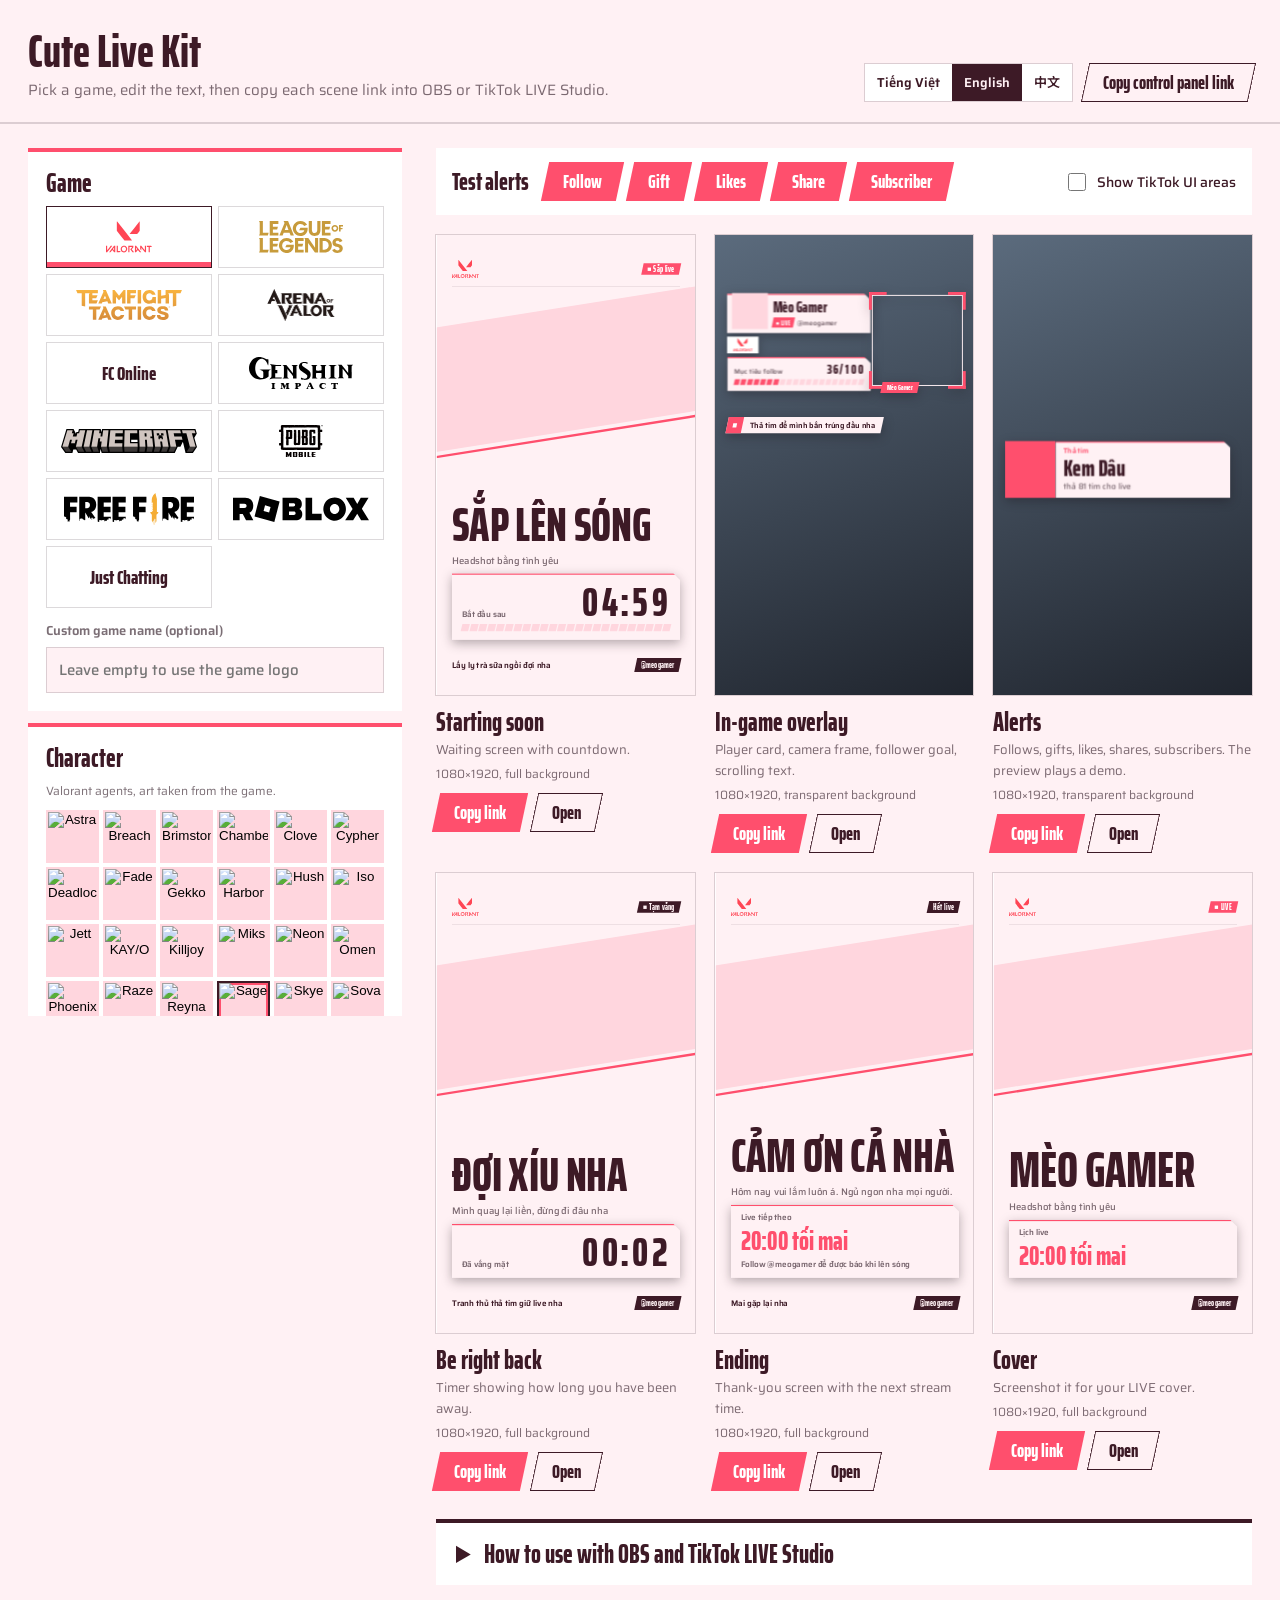
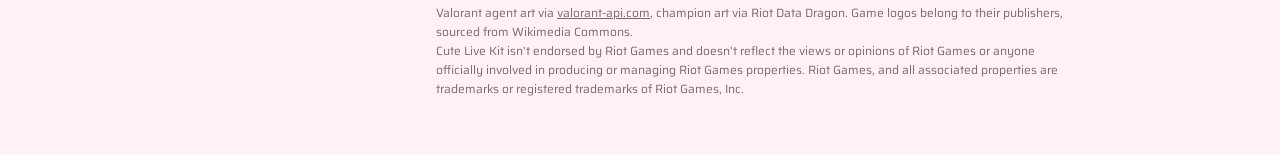
==== commit 14f757f3: "Thêm tiếng Anh và tiếng Trung cho overlay và bảng điều khiển" ====
--- a/index.html
+++ b/index.html
@@ -84,134 +84,286 @@
     .hub-head { padding: 20px 16px 16px; }
     .side { position: static; max-height: none; overflow: visible; }
   }
-</style>
-</head>
+  .head-acts { display: flex; flex-wrap: wrap; align-items: center; gap: 12px; }
+  .seg.langs { grid-template-columns: repeat(3, auto); }
+  .langs button { padding: 8px 12px; font-size: 13px; }
+  :lang(zh) .brand h1, :lang(zh) .sec h2 { letter-spacing: 0; }
+</style></head>
 <body class="hub">
 <header class="hub-head">
   <div class="brand">
     <div>
       <h1>Cute Live Kit</h1>
-      <p>Chọn game, chỉnh chữ, rồi copy link từng màn dán vào OBS hoặc TikTok LIVE Studio.</p>
+      <p data-i="tagline"></p>
     </div>
   </div>
-  <button class="btn soft" id="copyDock"><span>Copy link bảng điều khiển</span></button>
+  <div class="head-acts">
+    <div class="seg langs" id="uilang" aria-label="Language"><button data-v="vi">Tiếng Việt</button><button data-v="en">English</button><button data-v="zh">中文</button></div>
+    <button class="btn soft" id="copyDock"><span data-i="copyDock"></span></button>
+  </div>
 </header>
 
 <div class="hub-main">
   <aside class="side">
     <section class="sec">
-      <h2>Game</h2>
+      <h2 data-i="game"></h2>
       <div class="games" id="games"></div>
-      <label class="f">Tên game tự đặt (tùy chọn)<input id="gamename" placeholder="Để trống thì dùng logo game"></label>
-    </section>
-
-    <section class="sec">
-      <h2>Nhân vật</h2>
+      <label class="f"><span data-i="gamename"></span><input id="gamename" data-ip="gamenamePh"></label>
+    </section>
+
+    <section class="sec">
+      <h2 data-i="character"></h2>
       <p class="hint" id="charhint"></p>
-      <label class="f" id="charqWrap">Tìm tướng<input id="charq" placeholder="VD: Ahri, Lux, Yuumi"></label>
+      <label class="f" id="charqWrap"><span data-i="searchChamp"></span><input id="charq" data-ip="searchPh"></label>
       <div class="chars" id="chars"></div>
     </section>
 
     <section class="sec">
-      <h2>Kênh</h2>
-      <label class="f">Tên hiển thị<input id="name" maxlength="28"></label>
-      <label class="f">TikTok ID (không cần @)<input id="handle" maxlength="30"></label>
-      <label class="f">Rank<input id="rank" placeholder="VD: Bạch Kim 2. Để trống thì ẩn"></label>
-      <label class="f">Câu giới thiệu<input id="msg" placeholder="Để trống thì dùng câu theo game"></label>
-    </section>
-
-    <section class="sec">
-      <h2>Bố cục</h2>
-      <div class="seg" id="layout"><button data-v="v">Dọc 9:16 (TikTok)</button><button data-v="h">Ngang 16:9</button></div>
+      <h2 data-i="channel"></h2>
+      <label class="f"><span data-i="overlayLang"></span><select id="lang"><option value="vi">Tiếng Việt</option><option value="en">English</option><option value="zh">中文</option></select></label>
+      <label class="f"><span data-i="name"></span><input id="name" maxlength="28"></label>
+      <label class="f"><span data-i="handle"></span><input id="handle" maxlength="30"></label>
+      <label class="f"><span data-i="rank"></span><input id="rank" data-ip="rankPh"></label>
+      <label class="f"><span data-i="intro"></span><input id="msg" data-ip="introPh"></label>
+    </section>
+
+    <section class="sec">
+      <h2 data-i="layout"></h2>
+      <div class="seg" id="layout"><button data-v="v" data-i="vertical"></button><button data-v="h" data-i="horizontal"></button></div>
       <div class="two">
-        <label class="f">Khung cam<select id="cam"><option value="tr">Góc phải</option><option value="tl">Góc trái</option><option value="off">Ẩn</option></select></label>
-        <label class="f">Tỉ lệ cam<select id="camshape"><option value="sq">Vuông 1:1</option><option value="43">4:3</option><option value="169">16:9</option></select></label>
+        <label class="f"><span data-i="camFrame"></span><select id="cam"><option value="tr" data-i="camRight"></option><option value="tl" data-i="camLeft"></option><option value="off" data-i="camHide"></option></select></label>
+        <label class="f"><span data-i="camRatio"></span><select id="camshape"><option value="sq" data-i="square"></option><option value="43">4:3</option><option value="169">16:9</option></select></label>
       </div>
-      <label class="f">Cỡ khung cam <output id="camsizeOut"></output><input type="range" id="camsize" min="240" max="620" step="10"></label>
-      <label class="chk"><input type="checkbox" id="ticker"> Hiện dải chữ chạy</label>
-    </section>
-
-    <section class="sec">
-      <h2>Đếm ngược</h2>
+      <label class="f"><span><span data-i="camSize"></span> <output id="camsizeOut"></output></span><input type="range" id="camsize" min="240" max="620" step="10"></label>
+      <label class="chk"><input type="checkbox" id="ticker"> <span data-i="showTicker"></span></label>
+    </section>
+
+    <section class="sec">
+      <h2 data-i="countdown"></h2>
       <div class="two">
-        <label class="f">Số phút<input id="min" type="number" min="0" step="1"></label>
-        <label class="f">Hoặc giờ cố định<input id="at" type="time"></label>
+        <label class="f"><span data-i="minutes"></span><input id="min" type="number" min="0" step="1"></label>
+        <label class="f"><span data-i="orTime"></span><input id="at" type="time"></label>
       </div>
-      <p class="hint">Có giờ cố định thì dùng giờ đó. Xóa giờ để dùng số phút.</p>
-    </section>
-
-    <section class="sec">
-      <h2>Mục tiêu follow</h2>
+      <p class="hint" data-i="countdownHint"></p>
+    </section>
+
+    <section class="sec">
+      <h2 data-i="goalSec"></h2>
       <div class="two">
-        <label class="f">Hiện có<input id="cur" type="number" min="0"></label>
-        <label class="f">Mục tiêu<input id="goal" type="number" min="1"></label>
+        <label class="f"><span data-i="current"></span><input id="cur" type="number" min="0"></label>
+        <label class="f"><span data-i="target"></span><input id="goal" type="number" min="1"></label>
       </div>
       <div class="steps"><button class="btn soft" data-step="-1"><span>−1</span></button><button class="btn" data-step="1"><span>+1</span></button><button class="btn" data-step="10"><span>+10</span></button></div>
     </section>
 
     <section class="sec">
-      <h2>Lời nhắn</h2>
-      <label class="f">Dải chữ chạy, mỗi dòng một câu<textarea id="msgs"></textarea></label>
-      <p class="hint">Viết <code>{handle}</code> để chèn TikTok ID. Để trống thì dùng câu mặc định.</p>
-      <label class="f">Live tiếp theo (màn Kết thúc và Ảnh bìa)<input id="next"></label>
-    </section>
-
-    <section class="sec">
-      <h2>Màu và âm thanh</h2>
-      <div class="colorrow"><input type="color" id="color"><span style="flex:1;font-size:14px">Màu chính</span><button class="btn soft" id="colorReset"><span>Theo game</span></button></div>
-      <label class="chk"><input type="checkbox" id="sound"> Âm thanh khi có alert</label>
-      <label class="chk"><input type="checkbox" id="ws"> Nhận follow và quà thật từ TikFinity</label>
+      <h2 data-i="messages"></h2>
+      <label class="f"><span data-i="tickerLines"></span><textarea id="msgs"></textarea></label>
+      <p class="hint" data-ih="tickerHint"></p>
+      <label class="f"><span data-i="nextLive"></span><input id="next"></label>
+    </section>
+
+    <section class="sec">
+      <h2 data-i="colorSound"></h2>
+      <div class="colorrow"><input type="color" id="color"><span style="flex:1;font-size:14px" data-i="mainColor"></span><button class="btn soft" id="colorReset"><span data-i="byGame"></span></button></div>
+      <label class="chk"><input type="checkbox" id="sound"> <span data-i="alertSound"></span></label>
+      <label class="chk"><input type="checkbox" id="ws"> <span data-i="tikfinity"></span></label>
       <p class="hint" id="wsStatus" hidden></p>
     </section>
   </aside>
 
   <main>
     <div class="toolbar">
-      <span class="lbl">Thử alert</span>
-      <button class="btn pri" data-alert="follow"><span>Follow</span></button>
-      <button class="btn pri" data-alert="gift"><span>Quà</span></button>
-      <button class="btn pri" data-alert="like"><span>Tim</span></button>
-      <button class="btn pri" data-alert="share"><span>Share</span></button>
-      <button class="btn pri" data-alert="sub"><span>Hội viên</span></button>
+      <span class="lbl" data-i="testAlert"></span>
+      <button class="btn pri" data-alert="follow"><span data-i="aFollow"></span></button>
+      <button class="btn pri" data-alert="gift"><span data-i="aGift"></span></button>
+      <button class="btn pri" data-alert="like"><span data-i="aLike"></span></button>
+      <button class="btn pri" data-alert="share"><span data-i="aShare"></span></button>
+      <button class="btn pri" data-alert="sub"><span data-i="aSub"></span></button>
       <span class="sp"></span>
-      <label class="chk" style="margin:0"><input type="checkbox" id="guides"> Hiện vùng TikTok che</label>
+      <label class="chk" style="margin:0"><input type="checkbox" id="guides"> <span data-i="showZones"></span></label>
     </div>
     <div class="cards" id="cards"></div>
 
     <details class="guide" id="guide">
-      <summary>Cách dùng với OBS và TikTok LIVE Studio</summary>
-      <ol>
-        <li><b>OBS:</b> Sources, bấm <b>+</b>, chọn <b>Browser</b>, dán link vào ô URL. Nếu chạy bằng file trên máy thì bỏ tick <i>Local file</i>. Width và Height đặt đúng kích thước ghi dưới mỗi màn.</li>
-        <li>Mỗi màn chờ (Sắp lên sóng, Tạm vắng, Kết thúc) là một Scene riêng. Scene chơi game xếp từ dưới lên: game, webcam, Overlay in-game, Alert. Kéo webcam khớp vào khung 4 góc.</li>
-        <li><b>Chỉnh khi đang live:</b> trong OBS vào Docks, Custom Browser Docks, dán link bảng điều khiển. Sửa số follow hay bấm thử alert là overlay đổi ngay.</li>
-        <li><b>TikTok LIVE Studio:</b> thêm nguồn Link (nếu bản của bạn có) và dán link. Nếu không có, live qua OBS bằng stream key của TikTok.</li>
-        <li><b>Ảnh bìa:</b> mở màn Ảnh bìa ở cửa sổ dọc rồi chụp màn hình, hoặc trong OBS chuột phải nguồn và chọn Screenshot.</li>
-        <li><b>Alert và thanh follow tự chạy theo live thật:</b> mở app TikFinity trên máy, kết nối live và bật Event API. Mở bảng điều khiển <b>từ file trên máy</b> (file <code>index.html</code> trong folder CuteLiveKit, không dùng bản online vì trình duyệt chặn bản online nối vào máy), tick ô TikFinity, đợi dòng “Đã kết nối TikFinity”, rồi copy link Alert và In-game dán vào OBS. Tắt alert riêng của TikFinity để khỏi hiện hai lần.</li>
-        <li><b>Tách nhỏ:</b> thêm <code>&amp;only=cam</code>, <code>&amp;only=info</code> hoặc <code>&amp;only=ticker</code> vào cuối link In-game để chỉ hiện một phần.</li>
-        <li><b>Logo FC Online:</b> thả file <code>fconline.png</code> vào <code>assets/logos/</code>. Chưa có thì hiện tên chữ.</li>
-      </ol>
+      <summary data-i="guideTitle"></summary>
+      <ol id="guideList"></ol>
     </details>
-    <p class="credit">Ảnh agent Valorant qua <a href="https://valorant-api.com" target="_blank" rel="noopener">valorant-api.com</a>, ảnh tướng qua Data Dragon của Riot. Logo game thuộc về các nhà phát hành, lấy từ Wikimedia Commons.<br>Cute Live Kit isn't endorsed by Riot Games and doesn't reflect the views or opinions of Riot Games or anyone officially involved in producing or managing Riot Games properties. Riot Games, and all associated properties are trademarks or registered trademarks of Riot Games, Inc.</p>
+    <p class="credit"><span data-ih="credit"></span><br>Cute Live Kit isn't endorsed by Riot Games and doesn't reflect the views or opinions of Riot Games or anyone officially involved in producing or managing Riot Games properties. Riot Games, and all associated properties are trademarks or registered trademarks of Riot Games, Inc.</p>
   </main>
 </div>
 
 <script src="assets/cute.js"></script>
 <script>
+  /* Chữ giao diện bảng điều khiển: vi / en / zh. Ngôn ngữ overlay chọn riêng ở mục Kênh. */
+  const UI = {
+    vi: {
+      tagline: 'Chọn game, chỉnh chữ, rồi copy link từng màn dán vào OBS hoặc TikTok LIVE Studio.',
+      copyDock: 'Copy link bảng điều khiển', copied: 'Đã copy',
+      game: 'Game', gamename: 'Tên game tự đặt (tùy chọn)', gamenamePh: 'Để trống thì dùng logo game',
+      character: 'Nhân vật', searchChamp: 'Tìm tướng', searchPh: 'VD: Ahri, Lux, Yuumi',
+      hintValo: 'Agent Valorant, ảnh lấy từ trong game.', hintLol: 'Tướng Liên Minh, ảnh từ Data Dragon của Riot.',
+      hintNone: 'Game này chưa có kho ảnh nhân vật công khai, overlay dùng logo game làm hình chính.',
+      loadingChamps: 'Đang tải danh sách tướng…', loadFail: 'Không tải được danh sách tướng. Kiểm tra mạng rồi tải lại trang.',
+      channel: 'Kênh', overlayLang: 'Ngôn ngữ trên overlay', name: 'Tên hiển thị', handle: 'TikTok ID (không cần @)',
+      rank: 'Rank', rankPh: 'VD: Bạch Kim 2. Để trống thì ẩn', intro: 'Câu giới thiệu', introPh: 'Để trống thì dùng câu theo game',
+      layout: 'Bố cục', vertical: 'Dọc 9:16 (TikTok)', horizontal: 'Ngang 16:9',
+      camFrame: 'Khung cam', camRight: 'Góc phải', camLeft: 'Góc trái', camHide: 'Ẩn', camRatio: 'Tỉ lệ cam', square: 'Vuông 1:1',
+      camSize: 'Cỡ khung cam', showTicker: 'Hiện dải chữ chạy',
+      countdown: 'Đếm ngược', minutes: 'Số phút', orTime: 'Hoặc giờ cố định', countdownHint: 'Có giờ cố định thì dùng giờ đó. Xóa giờ để dùng số phút.',
+      goalSec: 'Mục tiêu follow', current: 'Hiện có', target: 'Mục tiêu',
+      messages: 'Lời nhắn', tickerLines: 'Dải chữ chạy, mỗi dòng một câu',
+      tickerHint: 'Viết <code>{handle}</code> để chèn TikTok ID. Để trống thì dùng câu mặc định theo ngôn ngữ overlay.',
+      nextLive: 'Live tiếp theo (màn Kết thúc và Ảnh bìa)',
+      colorSound: 'Màu và âm thanh', mainColor: 'Màu chính', byGame: 'Theo game', alertSound: 'Âm thanh khi có alert',
+      tikfinity: 'Nhận follow và quà thật từ TikFinity',
+      wsOk: 'Đã kết nối TikFinity. Follow và quà thật sẽ tự hiện alert.',
+      wsOnline: 'Bản online bị trình duyệt chặn nối vào TikFinity. Mở file index.html trong folder CuteLiveKit trên máy rồi copy link từ đó.',
+      wsMissing: 'Chưa thấy TikFinity. Mở app TikFinity trên máy này, kết nối live và bật Event API (cổng 21213).',
+      testAlert: 'Thử alert', aFollow: 'Follow', aGift: 'Quà', aLike: 'Tim', aShare: 'Share', aSub: 'Hội viên', showZones: 'Hiện vùng TikTok che',
+      copyLink: 'Copy link', open: 'Mở', solid: 'nền đầy đủ', transparent: 'nền trong suốt',
+      sStart: 'Sắp lên sóng', dStart: 'Màn chờ có đếm ngược.', sIngame: 'Overlay in-game', dIngame: 'Thẻ người chơi, khung cam, mục tiêu follow, chữ chạy.',
+      sAlert: 'Alert', dAlert: 'Follow, quà, tim, share, hội viên. Bản xem trước tự chạy thử.', sBrb: 'Tạm vắng', dBrb: 'Đồng hồ đếm thời gian vắng.',
+      sEnd: 'Kết thúc', dEnd: 'Lời cảm ơn và lịch live tiếp theo.', sCover: 'Ảnh bìa', dCover: 'Chụp màn hình làm ảnh bìa live.',
+      credit: 'Ảnh agent Valorant qua <a href="https://valorant-api.com" target="_blank" rel="noopener">valorant-api.com</a>, ảnh tướng qua Data Dragon của Riot. Logo game thuộc về các nhà phát hành, lấy từ Wikimedia Commons.',
+      guideTitle: 'Cách dùng với OBS và TikTok LIVE Studio',
+      guide: [
+        '<b>OBS:</b> Sources, bấm <b>+</b>, chọn <b>Browser</b>, dán link vào ô URL. Nếu chạy bằng file trên máy thì bỏ tick <i>Local file</i>. Width và Height đặt đúng kích thước ghi dưới mỗi màn.',
+        'Mỗi màn chờ (Sắp lên sóng, Tạm vắng, Kết thúc) là một Scene riêng. Scene chơi game xếp từ dưới lên: game, webcam, Overlay in-game, Alert. Kéo webcam khớp vào khung 4 góc.',
+        '<b>Chỉnh khi đang live:</b> trong OBS vào Docks, Custom Browser Docks, dán link bảng điều khiển. Sửa số follow hay bấm thử alert là overlay đổi ngay.',
+        '<b>TikTok LIVE Studio:</b> dựng mọi thứ trong OBS, bấm Start Virtual Camera, rồi trong TikTok LIVE Studio thêm nguồn Camera và chọn OBS Virtual Camera. Thêm trực tiếp bằng nguồn Link cũng được nhưng hay bị lỗi khung nhỏ.',
+        '<b>Ảnh bìa:</b> mở màn Ảnh bìa ở cửa sổ dọc rồi chụp màn hình, hoặc trong OBS chuột phải nguồn và chọn Screenshot.',
+        '<b>Alert và thanh follow tự chạy theo live thật:</b> mở app TikFinity, kết nối live và bật Event API. Mở bảng điều khiển <b>từ file trên máy</b> (<code>index.html</code> trong folder CuteLiveKit), tick ô TikFinity, đợi dòng “Đã kết nối TikFinity”, rồi copy link Alert và In-game. Tắt alert riêng của TikFinity để khỏi hiện hai lần.',
+        '<b>Tách nhỏ:</b> thêm <code>&amp;only=cam</code>, <code>&amp;only=info</code> hoặc <code>&amp;only=ticker</code> vào cuối link In-game để chỉ hiện một phần.'
+      ]
+    },
+    en: {
+      tagline: 'Pick a game, edit the text, then copy each scene link into OBS or TikTok LIVE Studio.',
+      copyDock: 'Copy control panel link', copied: 'Copied',
+      game: 'Game', gamename: 'Custom game name (optional)', gamenamePh: 'Leave empty to use the game logo',
+      character: 'Character', searchChamp: 'Search champions', searchPh: 'e.g. Ahri, Lux, Yuumi',
+      hintValo: 'Valorant agents, art taken from the game.', hintLol: 'League champions, art from Riot Data Dragon.',
+      hintNone: 'This game has no public character art, so the overlay uses the game logo instead.',
+      loadingChamps: 'Loading champions…', loadFail: 'Could not load the champion list. Check your connection and reload.',
+      channel: 'Channel', overlayLang: 'Overlay language', name: 'Display name', handle: 'TikTok ID (without @)',
+      rank: 'Rank', rankPh: 'e.g. Platinum 2. Leave empty to hide', intro: 'Tagline', introPh: 'Leave empty to use the game tagline',
+      layout: 'Layout', vertical: 'Vertical 9:16 (TikTok)', horizontal: 'Horizontal 16:9',
+      camFrame: 'Camera frame', camRight: 'Right corner', camLeft: 'Left corner', camHide: 'Hidden', camRatio: 'Camera ratio', square: 'Square 1:1',
+      camSize: 'Camera size', showTicker: 'Show scrolling messages',
+      countdown: 'Countdown', minutes: 'Minutes', orTime: 'Or a fixed time', countdownHint: 'A fixed time overrides minutes. Clear the time to use minutes.',
+      goalSec: 'Follower goal', current: 'Current', target: 'Goal',
+      messages: 'Messages', tickerLines: 'Scrolling messages, one per line',
+      tickerHint: 'Write <code>{handle}</code> to insert your TikTok ID. Leave empty for default lines in the overlay language.',
+      nextLive: 'Next stream (Ending and Cover scenes)',
+      colorSound: 'Color and sound', mainColor: 'Main color', byGame: 'Match game', alertSound: 'Play sound on alerts',
+      tikfinity: 'Receive real follows and gifts from TikFinity',
+      wsOk: 'Connected to TikFinity. Real follows and gifts will trigger alerts.',
+      wsOnline: 'The browser blocks the online version from reaching TikFinity. Open index.html from the CuteLiveKit folder on this PC and copy links from there.',
+      wsMissing: 'TikFinity not found. Open the TikFinity app on this PC, connect your LIVE and enable the Event API (port 21213).',
+      testAlert: 'Test alerts', aFollow: 'Follow', aGift: 'Gift', aLike: 'Likes', aShare: 'Share', aSub: 'Subscriber', showZones: 'Show TikTok UI areas',
+      copyLink: 'Copy link', open: 'Open', solid: 'full background', transparent: 'transparent background',
+      sStart: 'Starting soon', dStart: 'Waiting screen with countdown.', sIngame: 'In-game overlay', dIngame: 'Player card, camera frame, follower goal, scrolling text.',
+      sAlert: 'Alerts', dAlert: 'Follows, gifts, likes, shares, subscribers. The preview plays a demo.', sBrb: 'Be right back', dBrb: 'Timer showing how long you have been away.',
+      sEnd: 'Ending', dEnd: 'Thank-you screen with the next stream time.', sCover: 'Cover', dCover: 'Screenshot it for your LIVE cover.',
+      credit: 'Valorant agent art via <a href="https://valorant-api.com" target="_blank" rel="noopener">valorant-api.com</a>, champion art via Riot Data Dragon. Game logos belong to their publishers, sourced from Wikimedia Commons.',
+      guideTitle: 'How to use with OBS and TikTok LIVE Studio',
+      guide: [
+        '<b>OBS:</b> Sources, click <b>+</b>, choose <b>Browser</b>, paste the link into URL. For local files, untick <i>Local file</i>. Set Width and Height to the size shown under each scene.',
+        'Each waiting scene (Starting soon, Be right back, Ending) is its own Scene. Gameplay scene, bottom to top: game, webcam, In-game overlay, Alerts. Fit the webcam inside the 4 corner brackets.',
+        '<b>Edit while live:</b> in OBS open Docks, Custom Browser Docks, and paste the control panel link. Changes and test alerts update the overlay instantly.',
+        '<b>TikTok LIVE Studio:</b> build everything in OBS, click Start Virtual Camera, then in TikTok LIVE Studio add a Camera source and pick OBS Virtual Camera. Adding a Link source directly also works but often shows a tiny frame.',
+        '<b>Cover:</b> open the Cover scene in a vertical window and take a screenshot, or right-click the source in OBS and choose Screenshot.',
+        '<b>Alerts and follower goal from your real LIVE:</b> open TikFinity, connect your LIVE and enable the Event API. Open the control panel <b>from the local file</b> (<code>index.html</code> in the CuteLiveKit folder), tick TikFinity, wait for “Connected to TikFinity”, then copy the Alerts and In-game links. Turn off TikFinity’s own alerts to avoid duplicates.',
+        '<b>Split parts:</b> add <code>&amp;only=cam</code>, <code>&amp;only=info</code> or <code>&amp;only=ticker</code> to the In-game link to show just one part.'
+      ]
+    },
+    zh: {
+      tagline: '选择游戏、修改文字，然后复制每个画面的链接，粘贴到 OBS 或 TikTok LIVE Studio。',
+      copyDock: '复制控制面板链接', copied: '已复制',
+      game: '游戏', gamename: '自定义游戏名（可选）', gamenamePh: '留空则使用游戏 Logo',
+      character: '角色', searchChamp: '搜索英雄', searchPh: '例如：阿狸、拉克丝、悠米',
+      hintValo: '无畏契约特工，图片来自游戏。', hintLol: '英雄联盟英雄，图片来自 Riot Data Dragon。',
+      hintNone: '这个游戏没有公开的角色图片，叠加层会用游戏 Logo 作为主图。',
+      loadingChamps: '正在加载英雄列表…', loadFail: '英雄列表加载失败，请检查网络后刷新页面。',
+      channel: '频道', overlayLang: '叠加层语言', name: '显示名称', handle: 'TikTok ID（不用加 @）',
+      rank: '段位', rankPh: '例如：铂金 2。留空则隐藏', intro: '简介', introPh: '留空则使用游戏默认文案',
+      layout: '布局', vertical: '竖屏 9:16（TikTok）', horizontal: '横屏 16:9',
+      camFrame: '摄像头框', camRight: '右上角', camLeft: '左上角', camHide: '隐藏', camRatio: '摄像头比例', square: '正方形 1:1',
+      camSize: '摄像头框大小', showTicker: '显示滚动文字',
+      countdown: '倒计时', minutes: '分钟数', orTime: '或固定时间', countdownHint: '设置了固定时间就按时间倒数，清空时间则按分钟数。',
+      goalSec: '关注目标', current: '当前', target: '目标',
+      messages: '滚动文字', tickerLines: '滚动文字，每行一句',
+      tickerHint: '输入 <code>{handle}</code> 可插入你的 TikTok ID。留空则使用叠加层语言的默认文案。',
+      nextLive: '下次直播（结束画面和封面）',
+      colorSound: '颜色和声音', mainColor: '主色', byGame: '跟随游戏', alertSound: '提醒时播放声音',
+      tikfinity: '从 TikFinity 接收真实关注和礼物',
+      wsOk: '已连接 TikFinity，真实的关注和礼物会自动弹出提醒。',
+      wsOnline: '浏览器禁止在线版连接 TikFinity。请在电脑上打开 CuteLiveKit 文件夹里的 index.html，再从那里复制链接。',
+      wsMissing: '没有找到 TikFinity。请在这台电脑上打开 TikFinity，连接直播并开启 Event API（端口 21213）。',
+      testAlert: '测试提醒', aFollow: '关注', aGift: '礼物', aLike: '点赞', aShare: '分享', aSub: '订阅', showZones: '显示 TikTok 遮挡区域',
+      copyLink: '复制链接', open: '打开', solid: '完整背景', transparent: '透明背景',
+      sStart: '即将开播', dStart: '带倒计时的等待画面。', sIngame: '游戏叠加层', dIngame: '主播卡片、摄像头框、关注目标、滚动文字。',
+      sAlert: '提醒', dAlert: '关注、礼物、点赞、分享、订阅。预览会自动演示。', sBrb: '马上回来', dBrb: '显示离开了多久的计时器。',
+      sEnd: '直播结束', dEnd: '感谢画面和下次直播时间。', sCover: '封面', dCover: '截图作为直播封面。',
+      credit: '无畏契约特工图片来自 <a href="https://valorant-api.com" target="_blank" rel="noopener">valorant-api.com</a>，英雄图片来自 Riot Data Dragon。游戏 Logo 归各发行商所有，来源 Wikimedia Commons。',
+      guideTitle: '在 OBS 和 TikTok LIVE Studio 中使用',
+      guide: [
+        '<b>OBS：</b>来源，点 <b>+</b>，选择<b>浏览器</b>，把链接粘贴到 URL。使用本地文件时取消勾选<i>本地文件</i>。宽高按每个画面下方标注的尺寸设置。',
+        '每个等待画面（即将开播、马上回来、直播结束）各建一个场景。游戏场景从下到上：游戏、摄像头、游戏叠加层、提醒。把摄像头对准四个角框。',
+        '<b>直播中修改：</b>在 OBS 的停靠窗口里添加自定义浏览器停靠，粘贴控制面板链接。修改内容或测试提醒，叠加层会立即更新。',
+        '<b>TikTok LIVE Studio：</b>在 OBS 里搭好画面，点击“启动虚拟摄像机”，然后在 TikTok LIVE Studio 添加“摄像头”来源，选择 OBS Virtual Camera。也可以直接添加“链接”来源，但经常出现画面很小的问题。',
+        '<b>封面：</b>用竖屏窗口打开封面画面再截图，或在 OBS 里右键来源选择截图。',
+        '<b>跟随真实直播的提醒和关注目标：</b>打开 TikFinity，连接直播并开启 Event API。<b>从电脑上的文件</b>打开控制面板（CuteLiveKit 文件夹里的 <code>index.html</code>），勾选 TikFinity，等出现“已连接 TikFinity”，再复制提醒和游戏叠加层的链接。关闭 TikFinity 自带的提醒，避免重复。',
+        '<b>拆分显示：</b>在游戏叠加层链接末尾加上 <code>&amp;only=cam</code>、<code>&amp;only=info</code> 或 <code>&amp;only=ticker</code>，只显示其中一部分。'
+      ]
+    }
+  };
+  const DD_LOCALE = { vi: 'vi_VN', en: 'en_US', zh: 'zh_CN' };
+
   const $ = s => document.querySelector(s);
   const SCENES = [
-    { f: 'starting.html', t: 'Sắp lên sóng', d: 'Màn chờ có đếm ngược.', solid: true },
-    { f: 'ingame.html', t: 'Overlay in-game', d: 'Thẻ người chơi, khung cam, mục tiêu follow, chữ chạy.' },
-    { f: 'alerts.html', t: 'Alert', d: 'Follow, quà, tim, share, hội viên. Bản xem trước tự chạy thử.' },
-    { f: 'brb.html', t: 'Tạm vắng', d: 'Đồng hồ đếm thời gian vắng.', solid: true },
-    { f: 'ending.html', t: 'Kết thúc', d: 'Lời cảm ơn và lịch live tiếp theo.', solid: true },
-    { f: 'cover.html', t: 'Ảnh bìa', d: 'Chụp màn hình làm ảnh bìa live.', solid: true }
+    { f: 'starting.html', t: 'sStart', d: 'dStart', solid: true },
+    { f: 'ingame.html', t: 'sIngame', d: 'dIngame' },
+    { f: 'alerts.html', t: 'sAlert', d: 'dAlert' },
+    { f: 'brb.html', t: 'sBrb', d: 'dBrb', solid: true },
+    { f: 'ending.html', t: 'sEnd', d: 'dEnd', solid: true },
+    { f: 'cover.html', t: 'sCover', d: 'dCover', solid: true }
   ];
   const TIKFINITY = 'ws://localhost:21213/';
-  const NAMES = ['Bánh Bao', 'Mochi', 'Trà Sữa', 'Mèo Mun', 'Kem Dâu', 'Su Kem'];
+  const NAMES = ['Mochi', 'Bánh Bao', 'Lily', 'Momo', '小雪', '糖糖'];
+  const GIFTS = ['Rose', 'Galaxy', 'Corgi'];
   let cfg = CL.readCfg();
   let hub = {};
   try { hub = JSON.parse(localStorage.getItem('cuteLive.hub') || '{}') || {}; } catch (e) { /* bỏ qua */ }
+  if (!UI[hub.ui]) { const nl = (navigator.language || '').toLowerCase(); hub.ui = nl.startsWith('zh') ? 'zh' : nl.startsWith('vi') ? 'vi' : 'en'; }
+  const L = key => (UI[hub.ui][key] != null ? UI[hub.ui][key] : UI.vi[key]);
+  const saveHub = () => { try { localStorage.setItem('cuteLive.hub', JSON.stringify(hub)); } catch (e) { /* bỏ qua */ } };
   const frames = [];
+  let wsOk = false;
+
+  // Đổi chữ giao diện theo ngôn ngữ đang chọn
+  function applyUI() {
+    document.documentElement.lang = hub.ui === 'zh' ? 'zh-CN' : hub.ui;
+    document.querySelectorAll('[data-i]').forEach(el => { el.textContent = L(el.dataset.i); });
+    document.querySelectorAll('[data-ih]').forEach(el => { el.innerHTML = L(el.dataset.ih); });
+    document.querySelectorAll('[data-ip]').forEach(el => { el.placeholder = L(el.dataset.ip); });
+    $('#guideList').innerHTML = L('guide').map(s => `<li>${s}</li>`).join('');
+    document.querySelectorAll('#uilang button').forEach(b => b.classList.toggle('on', b.dataset.v === hub.ui));
+    document.querySelectorAll('.sc').forEach(el => {
+      const s = SCENES[+el.dataset.scene];
+      el.querySelector('h3').textContent = L(s.t);
+      el.querySelector('.desc').textContent = L(s.d);
+      el.querySelector('.bg-kind').textContent = L(s.solid ? 'solid' : 'transparent');
+      el.querySelector('.copy span').textContent = L('copyLink');
+      el.querySelector('.open span').textContent = L('open');
+    });
+    const chat = document.querySelector('.gtile[data-game=chill] .gt');
+    if (chat) chat.textContent = { vi: 'Trò chuyện', en: 'Just Chatting', zh: '聊天' }[hub.ui];
+    showWs();
+    champs = null;
+    renderChars();
+  }
+  document.querySelectorAll('#uilang button').forEach(b => { b.onclick = () => { hub.ui = b.dataset.v; saveHub(); applyUI(); }; });
 
   Object.entries(CL.THEMES).forEach(([id, t]) => {
     const b = document.createElement('button');
@@ -227,30 +379,31 @@
   let champs = null, charGame = null;
   function loadChamps() {
     const get = (v, loc) => fetch(`${CL.DD}${v}/data/${loc}/champion.json`).then(r => { if (!r.ok) throw new Error(r.status); return r.json(); });
+    const loc = DD_LOCALE[hub.ui];
     return CL.loadLolVer()
-      .then(v => get(v, 'vi_VN').catch(() => get(v, 'en_US')))
-      .then(d => { champs = Object.values(d.data).map(c => [c.name, c.id]).sort((a, b) => a[0].localeCompare(b[0], 'vi')); });
+      .then(v => get(v, loc).catch(() => get(v, 'en_US')))
+      .then(d => { champs = Object.values(d.data).map(c => [c.name, c.id]).sort((a, b) => a[0].localeCompare(b[0], hub.ui)); });
   }
   function renderChars() {
     const box = $('#chars'), g = cfg.game;
     charGame = g;
     $('#charqWrap').hidden = !(g === 'lol' || g === 'tft');
     if (g === 'valorant') {
-      $('#charhint').textContent = 'Agent Valorant, ảnh lấy từ trong game.';
+      $('#charhint').textContent = L('hintValo');
       box.innerHTML = CL.VALO_AGENTS.map(([n, id]) => `<button class="ctile" data-char="${id}" title="${n}"><img src="${CL.VALO + id}/displayicon.png" alt="${n}"></button>`).join('');
     } else if (g === 'lol' || g === 'tft') {
-      $('#charhint').textContent = 'Tướng Liên Minh, ảnh từ Data Dragon của Riot.';
+      $('#charhint').textContent = L('hintLol');
       if (!champs) {
-        box.innerHTML = '<p class="hint">Đang tải danh sách tướng…</p>';
+        box.innerHTML = `<p class="hint">${L('loadingChamps')}</p>`;
         loadChamps().then(() => { if (charGame === g) renderChars(); })
-          .catch(() => { box.innerHTML = '<p class="hint">Không tải được danh sách tướng. Kiểm tra mạng rồi tải lại trang.</p>'; });
+          .catch(() => { box.innerHTML = `<p class="hint">${L('loadFail')}</p>`; });
         return;
       }
       const term = $('#charq').value.trim().toLowerCase();
       box.innerHTML = champs.filter(([n, id]) => !term || n.toLowerCase().includes(term) || id.toLowerCase().includes(term))
-        .map(([n, id]) => `<button class="ctile" data-char="${id}" title="${n}"><img src="${CL.DD + CL.lolVer()}/img/champion/${id}.png" alt="${n}"></button>`).join('');
+        .map(([n, id]) => `<button class="ctile" data-char="${id}" title="${CL.esc(n)}"><img src="${CL.DD + CL.lolVer()}/img/champion/${id}.png" alt="${CL.esc(n)}"></button>`).join('');
     } else {
-      $('#charhint').textContent = 'Game này chưa có kho ảnh nhân vật công khai, overlay dùng logo game làm hình chính.';
+      $('#charhint').textContent = L('hintNone');
       box.innerHTML = '';
     }
     markChars();
@@ -262,13 +415,12 @@
   $('#chars').addEventListener('click', e => { const b = e.target.closest('.ctile'); if (b) { cfg.char = b.dataset.char; changed(); } });
   $('#charq').addEventListener('input', renderChars);
 
-  ['gamename', 'name', 'handle', 'rank', 'msg', 'cam', 'camshape', 'camsize', 'min', 'at', 'cur', 'goal', 'next'].forEach(k => {
+  ['lang', 'gamename', 'name', 'handle', 'rank', 'msg', 'cam', 'camshape', 'camsize', 'min', 'at', 'cur', 'goal', 'next'].forEach(k => {
     const el = document.getElementById(k);
     el.value = cfg[k];
     el.addEventListener('input', () => { cfg[k] = k === 'handle' ? el.value.replace(/^@+/, '') : el.value; changed(); });
   });
   $('#msgs').value = cfg.msgs.split('|').filter(Boolean).join('\n');
-  $('#msgs').placeholder = CL.tickerList(Object.assign({}, cfg, { msgs: '' })).join('\n');
   $('#msgs').addEventListener('input', e => {
     cfg.msgs = e.target.value.split('\n').map(s => s.trim().replace(/\|/g, '/')).filter(Boolean).join('|');
     changed();
@@ -306,16 +458,16 @@
     }
     const label = btn.querySelector('span') || btn;
     const old = label.textContent;
-    label.textContent = 'Đã copy';
+    label.textContent = L('copied');
     setTimeout(() => { label.textContent = old; }, 1500);
   }
 
-  SCENES.forEach(s => {
+  SCENES.forEach((s, i) => {
     const el = document.createElement('article');
-    el.className = 'sc';
-    el.innerHTML = `<div class="screen ${s.solid ? '' : 'game'}"><iframe title="${s.t}"></iframe></div>` +
-      `<div><h3>${s.t}</h3><p>${s.d}</p><p class="meta"><span class="sz"></span>, ${s.solid ? 'nền đầy đủ' : 'nền trong suốt'}</p></div>` +
-      '<div class="acts"><button class="btn pri copy"><span>Copy link</span></button><button class="btn soft open"><span>Mở</span></button></div>';
+    el.className = 'sc'; el.dataset.scene = i;
+    el.innerHTML = `<div class="screen ${s.solid ? '' : 'game'}"><iframe title="${s.f}"></iframe></div>` +
+      '<div><h3></h3><p class="desc"></p><p class="meta"><span class="sz"></span>, <span class="bg-kind"></span></p></div>' +
+      '<div class="acts"><button class="btn pri copy"><span></span></button><button class="btn soft open"><span></span></button></div>';
     const fr = el.querySelector('iframe');
     fr.src = urlFor(s, true);
     frames.push(fr);
@@ -328,7 +480,7 @@
   $('#guides').checked = !!hub.guides;
   $('#guides').addEventListener('change', e => {
     hub.guides = e.target.checked;
-    try { localStorage.setItem('cuteLive.hub', JSON.stringify(hub)); } catch (err) { /* bỏ qua */ }
+    saveHub();
     frames.forEach(f => f.contentWindow && f.contentWindow.postMessage({ kind: 'guides', on: hub.guides }, '*'));
   });
 
@@ -337,31 +489,29 @@
   document.querySelectorAll('[data-alert]').forEach(b => {
     b.onclick = () => {
       const type = b.dataset.alert;
-      post(CL.send({ kind: 'alert', ev: { type, user: CL.pick(NAMES), gift: CL.pick(['Hoa hồng', 'Gấu bông', 'Vương miện']), count: type === 'like' ? 50 : 3 } }));
+      post(CL.send({ kind: 'alert', ev: { type, user: CL.pick(NAMES), gift: CL.pick(GIFTS), count: type === 'like' ? 50 : 3 } }));
     };
   });
 
-  // Trạng thái kết nối TikFinity, hiện ngay dưới ô tick
-  // Chrome chặn trang https nối vào máy (127.0.0.1), nên TikFinity chỉ chạy với bản mở từ file trên máy
+  // Trạng thái kết nối TikFinity, hiện ngay dưới ô tick.
+  // Chrome chặn trang https nối vào máy (127.0.0.1), nên TikFinity chỉ chạy với bản mở từ file trên máy.
   const ONLINE = location.protocol === 'https:';
-  CL.onTiktokStatus(ok => {
+  function showWs() {
     const el = $('#wsStatus');
     el.hidden = !cfg.ws;
-    el.style.color = ok ? 'var(--p)' : '';
-    el.textContent = ok
-      ? 'Đã kết nối TikFinity. Follow và quà thật sẽ tự hiện alert.'
-      : ONLINE
-        ? 'Bản online bị trình duyệt chặn nối vào TikFinity. Mở file index.html trong folder CuteLiveKit trên máy rồi copy link từ đó.'
-        : 'Chưa thấy TikFinity. Mở app TikFinity trên máy này, kết nối live và bật Event API (cổng 21213).';
-  });
+    el.style.color = wsOk ? 'var(--p)' : '';
+    el.textContent = L(wsOk ? 'wsOk' : ONLINE ? 'wsOnline' : 'wsMissing');
+  }
+  CL.onTiktokStatus(ok => { wsOk = ok; showWs(); });
 
   let sendTimer = null;
   function changed() {
     CL.tiktokConnect(cfg.ws);
-    if (!cfg.ws) $('#wsStatus').hidden = true;
+    showWs();
     try { localStorage.setItem('cuteLive.cfg', JSON.stringify(cfg)); } catch (e) { /* bỏ qua */ }
     const t = CL.applyTheme(cfg);
     $('#color').value = cfg.color || t.p;
+    $('#msgs').placeholder = CL.tickerList(Object.assign({}, cfg, { msgs: '' })).join('\n');
     document.querySelectorAll('.gtile').forEach(b => b.classList.toggle('on', b.dataset.game === cfg.game));
     if (charGame !== cfg.game) renderChars(); else markChars();
     document.querySelectorAll('#layout button').forEach(b => b.classList.toggle('on', b.dataset.v === cfg.layout));
@@ -371,6 +521,7 @@
     clearTimeout(sendTimer);
     sendTimer = setTimeout(() => post(CL.send({ kind: 'cfg', cfg })), 120);
   }
+  applyUI();
   changed();
 </script>
 </body>
--- a/assets/cute.css
+++ b/assets/cute.css
@@ -1,4 +1,4 @@
-@import url('https://fonts.googleapis.com/css2?family=Saira+Extra+Condensed:wght@700;800&family=Saira:wght@400;500;600;700&display=swap');
+@import url('https://fonts.googleapis.com/css2?family=Saira+Extra+Condensed:wght@700;800&family=Saira:wght@400;500;600;700&family=ZCOOL+QingKe+HuangYou&family=Noto+Sans+SC:wght@500;700;900&display=swap');
 
 /* Bố cục: HUD game bản pastel. Khối đặc góc vuông, vát một góc, sọc màu game trên đầu,
    nhãn nghiêng như nút trong game, thanh tiến độ chia vạch. Điểm nhấn duy nhất: linh vật 3D
@@ -9,8 +9,9 @@
   --bone: var(--bg1);
   --mute: rgba(42, 21, 32, .62);
   --line: rgba(42, 21, 32, .16);
-  --fd: 'Saira Extra Condensed', 'Arial Narrow', 'Segoe UI', sans-serif;
-  --fb: 'Saira', 'Segoe UI', system-ui, sans-serif;
+  /* Saira không có chữ Hán: trình duyệt tự lấy ZCOOL QingKe HuangYou (tiêu đề) / Noto Sans SC (nội dung) cho chữ Trung */
+  --fd: 'Saira Extra Condensed', 'ZCOOL QingKe HuangYou', 'Noto Sans SC', 'Arial Narrow', 'Microsoft YaHei', sans-serif;
+  --fb: 'Saira', 'Noto Sans SC', 'Segoe UI', 'Microsoft YaHei', system-ui, sans-serif;
   --cut: 28px;
   --ease: cubic-bezier(.85, 0, .15, 1);
   --safe: 64px;
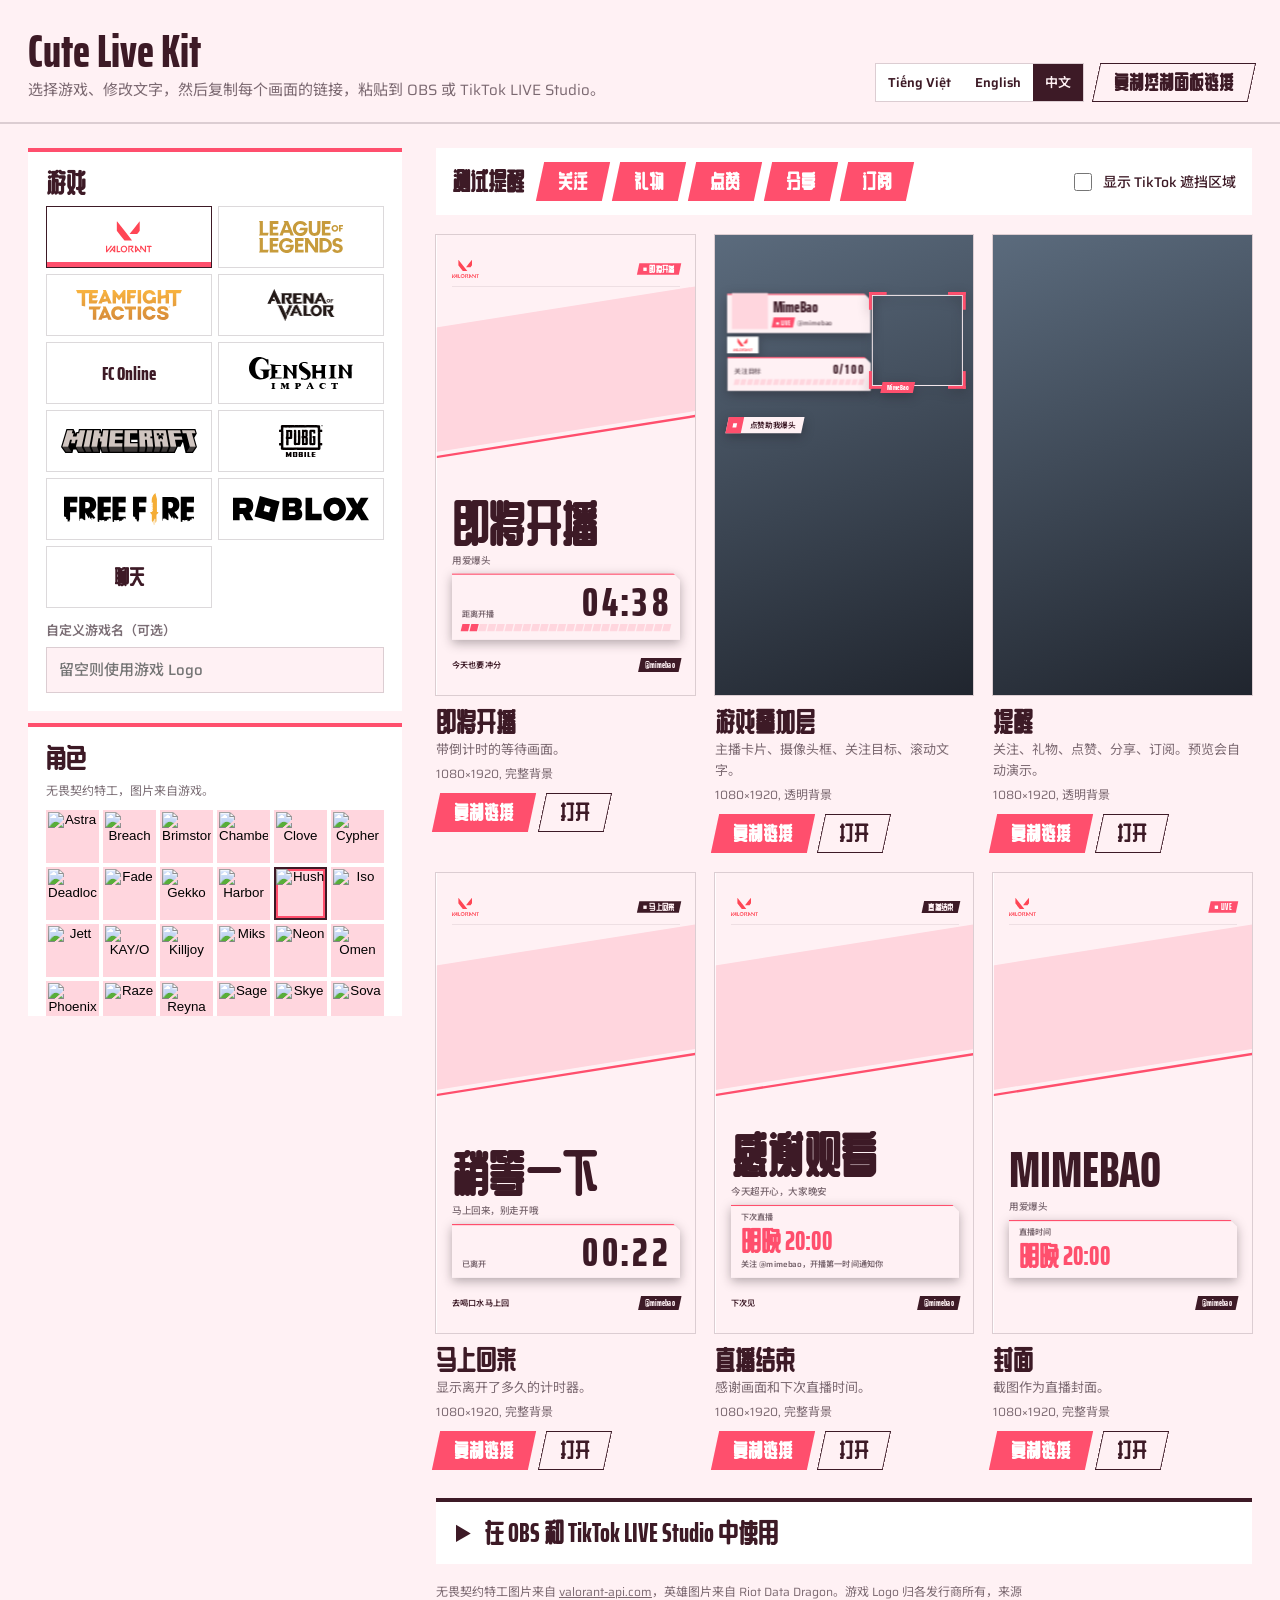
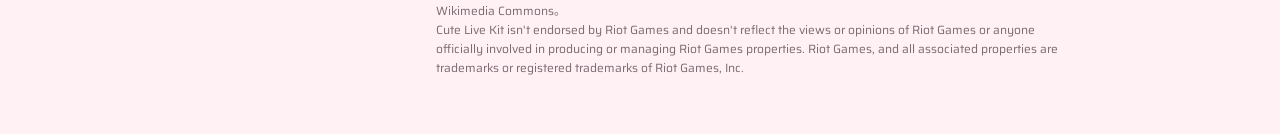
==== commit bc1fcac4: "Một nút ngôn ngữ đồng bộ bảng điều khiển và overlay; mặc định 中文, MimeBao, Hush" ====
--- a/index.html
+++ b/index.html
@@ -120,7 +120,6 @@
 
     <section class="sec">
       <h2 data-i="channel"></h2>
-      <label class="f"><span data-i="overlayLang"></span><select id="lang"><option value="vi">Tiếng Việt</option><option value="en">English</option><option value="zh">中文</option></select></label>
       <label class="f"><span data-i="name"></span><input id="name" maxlength="28"></label>
       <label class="f"><span data-i="handle"></span><input id="handle" maxlength="30"></label>
       <label class="f"><span data-i="rank"></span><input id="rank" data-ip="rankPh"></label>
@@ -335,7 +334,8 @@
   let cfg = CL.readCfg();
   let hub = {};
   try { hub = JSON.parse(localStorage.getItem('cuteLive.hub') || '{}') || {}; } catch (e) { /* bỏ qua */ }
-  if (!UI[hub.ui]) { const nl = (navigator.language || '').toLowerCase(); hub.ui = nl.startsWith('zh') ? 'zh' : nl.startsWith('vi') ? 'vi' : 'en'; }
+  // Một ngôn ngữ cho tất cả: giao diện bảng điều khiển, overlay, chữ chạy, lịch live
+  hub.ui = UI[cfg.lang] ? cfg.lang : 'zh';
   const L = key => (UI[hub.ui][key] != null ? UI[hub.ui][key] : UI.vi[key]);
   const saveHub = () => { try { localStorage.setItem('cuteLive.hub', JSON.stringify(hub)); } catch (e) { /* bỏ qua */ } };
   const frames = [];
@@ -363,7 +363,15 @@
     champs = null;
     renderChars();
   }
-  document.querySelectorAll('#uilang button').forEach(b => { b.onclick = () => { hub.ui = b.dataset.v; saveHub(); applyUI(); }; });
+  document.querySelectorAll('#uilang button').forEach(b => {
+    b.onclick = () => {
+      const lang = b.dataset.v;
+      if (Object.values(CL.NEXT_DEFAULT).includes(cfg.next)) { cfg.next = CL.NEXT_DEFAULT[lang]; $('#next').value = cfg.next; }
+      hub.ui = cfg.lang = lang;
+      applyUI();
+      changed();
+    };
+  });
 
   Object.entries(CL.THEMES).forEach(([id, t]) => {
     const b = document.createElement('button');
@@ -415,7 +423,7 @@
   $('#chars').addEventListener('click', e => { const b = e.target.closest('.ctile'); if (b) { cfg.char = b.dataset.char; changed(); } });
   $('#charq').addEventListener('input', renderChars);
 
-  ['lang', 'gamename', 'name', 'handle', 'rank', 'msg', 'cam', 'camshape', 'camsize', 'min', 'at', 'cur', 'goal', 'next'].forEach(k => {
+  ['gamename', 'name', 'handle', 'rank', 'msg', 'cam', 'camshape', 'camsize', 'min', 'at', 'cur', 'goal', 'next'].forEach(k => {
     const el = document.getElementById(k);
     el.value = cfg[k];
     el.addEventListener('input', () => { cfg[k] = k === 'handle' ? el.value.replace(/^@+/, '') : el.value; changed(); });
